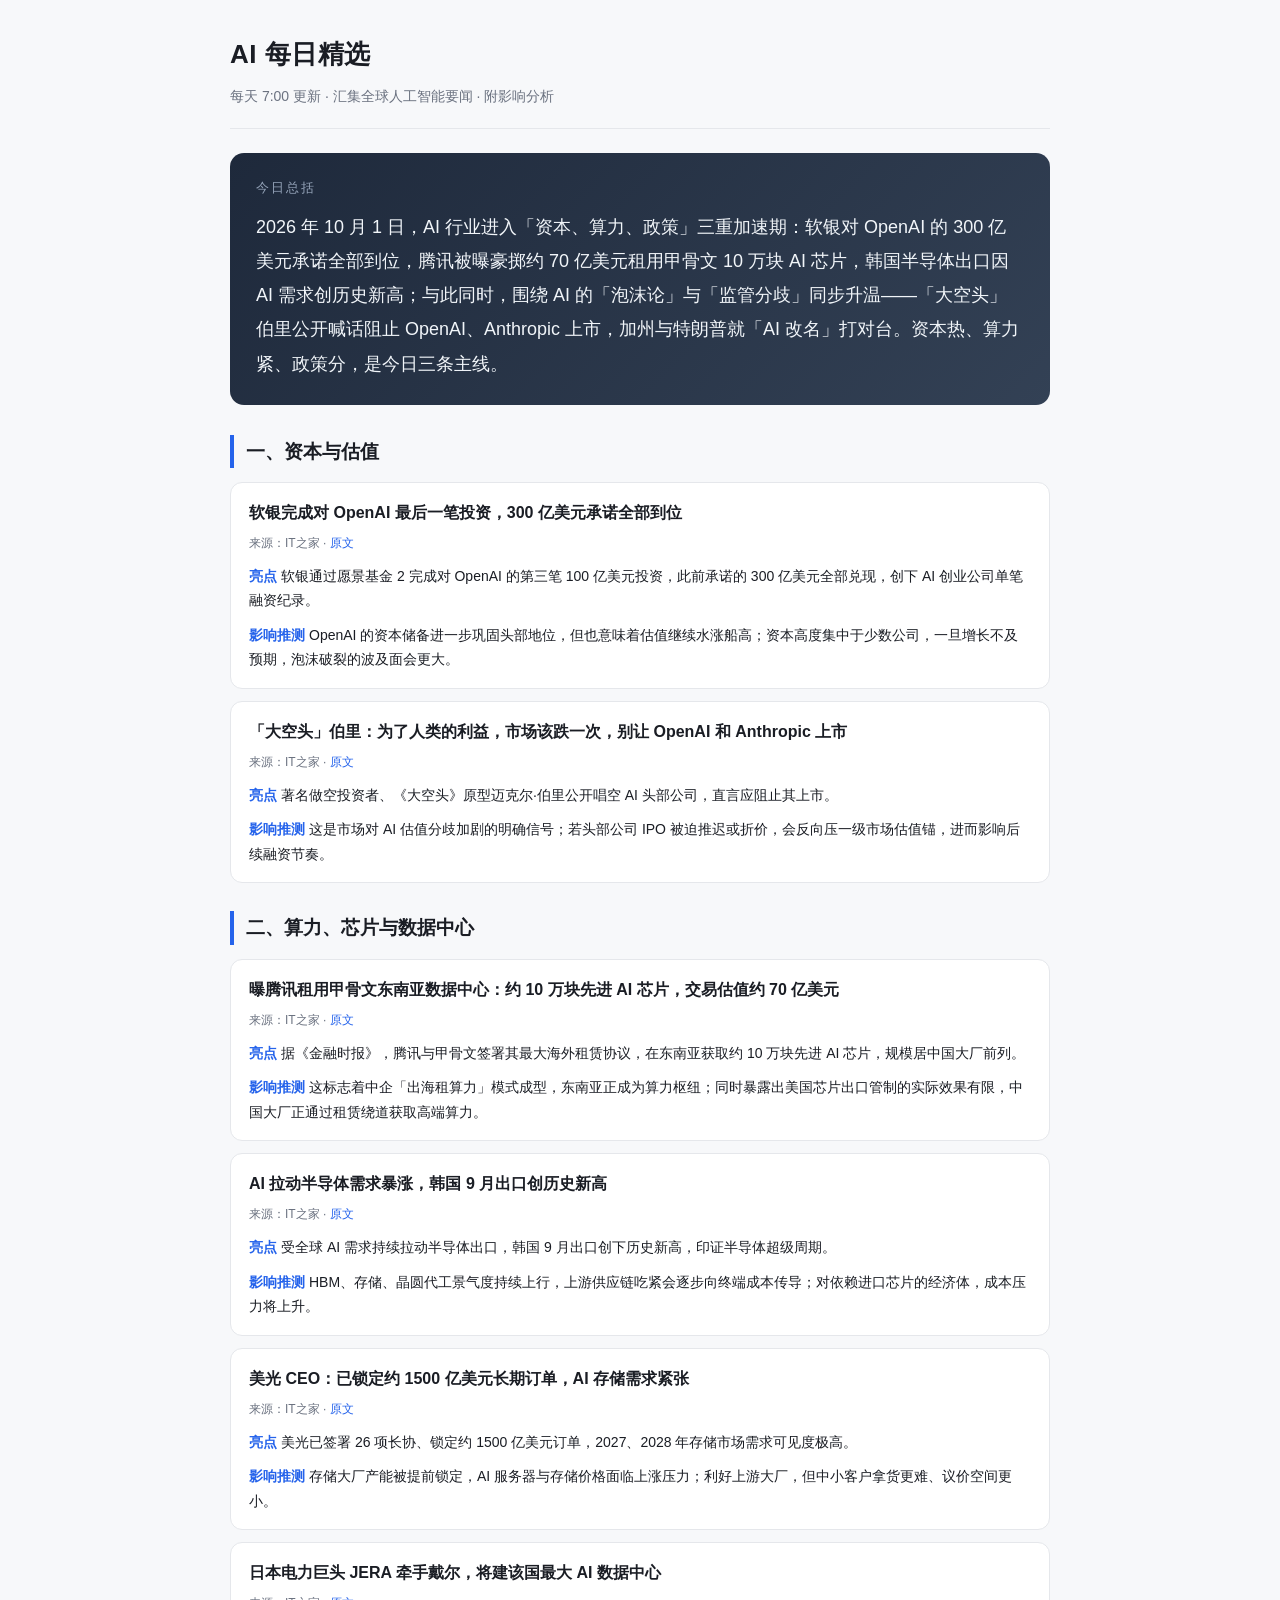
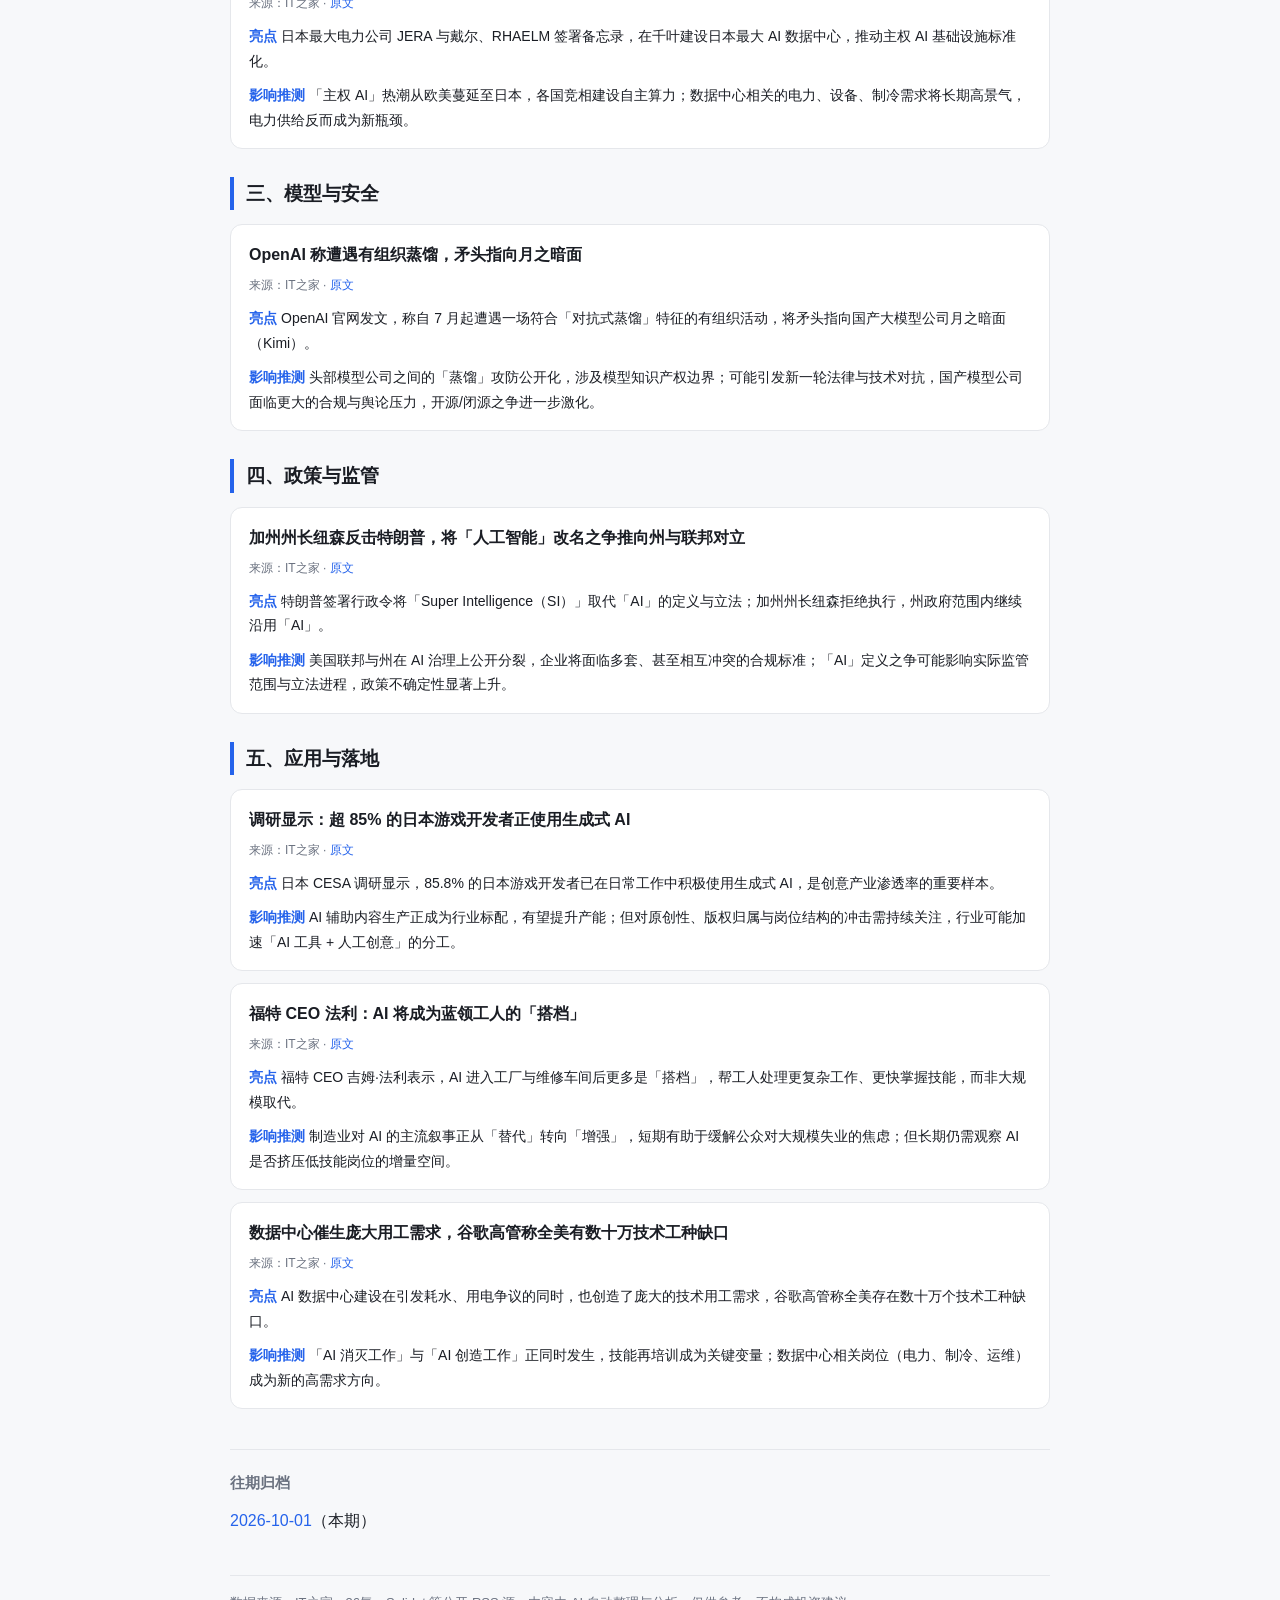
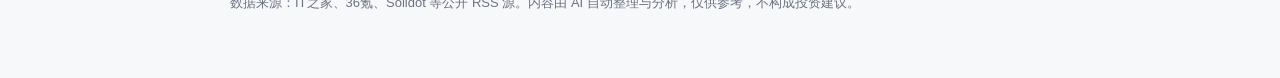
==== archive/2026-10-01.html @ 9332a0f7 "AI 每日精选：首期上线（2026-10-01）" ====
<!DOCTYPE html>
<html lang="zh-CN">
<head>
<meta charset="UTF-8">
<meta name="viewport" content="width=device-width, initial-scale=1.0">
<title>AI 每日精选 · 2026-10-01</title>
<link rel="stylesheet" href="../style.css">
</head>
<body>
<div class="wrap">
<header class="site">
  <h1>AI 每日精选</h1>
  <div class="sub">每天 7:00 更新 · 汇集全球人工智能要闻 · 附影响分析</div>
</header>

<div class="summary">
  <div class="label">今日总括</div>
  <p>2026 年 10 月 1 日，AI 行业进入「资本、算力、政策」三重加速期：软银对 OpenAI 的 300 亿美元承诺全部到位，腾讯被曝豪掷约 70 亿美元租用甲骨文 10 万块 AI 芯片，韩国半导体出口因 AI 需求创历史新高；与此同时，围绕 AI 的「泡沫论」与「监管分歧」同步升温——「大空头」伯里公开喊话阻止 OpenAI、Anthropic 上市，加州与特朗普就「AI 改名」打对台。资本热、算力紧、政策分，是今日三条主线。</p>
</div>

<section class="block">
  <h2>一、资本与估值</h2>

  <div class="item">
    <div class="title">软银完成对 OpenAI 最后一笔投资，300 亿美元承诺全部到位</div>
    <div class="src">来源：IT之家 · <a href="https://www.ithome.com/1/009/085.htm">原文</a></div>
    <div class="k"><span class="lab">亮点</span>软银通过愿景基金 2 完成对 OpenAI 的第三笔 100 亿美元投资，此前承诺的 300 亿美元全部兑现，创下 AI 创业公司单笔融资纪录。</div>
    <div class="k"><span class="lab">影响推测</span>OpenAI 的资本储备进一步巩固头部地位，但也意味着估值继续水涨船高；资本高度集中于少数公司，一旦增长不及预期，泡沫破裂的波及面会更大。</div>
  </div>

  <div class="item">
    <div class="title">「大空头」伯里：为了人类的利益，市场该跌一次，别让 OpenAI 和 Anthropic 上市</div>
    <div class="src">来源：IT之家 · <a href="https://www.ithome.com/1/009/055.htm">原文</a></div>
    <div class="k"><span class="lab">亮点</span>著名做空投资者、《大空头》原型迈克尔·伯里公开唱空 AI 头部公司，直言应阻止其上市。</div>
    <div class="k"><span class="lab">影响推测</span>这是市场对 AI 估值分歧加剧的明确信号；若头部公司 IPO 被迫推迟或折价，会反向压一级市场估值锚，进而影响后续融资节奏。</div>
  </div>
</section>

<section class="block">
  <h2>二、算力、芯片与数据中心</h2>

  <div class="item">
    <div class="title">曝腾讯租用甲骨文东南亚数据中心：约 10 万块先进 AI 芯片，交易估值约 70 亿美元</div>
    <div class="src">来源：IT之家 · <a href="https://www.ithome.com/1/009/100.htm">原文</a></div>
    <div class="k"><span class="lab">亮点</span>据《金融时报》，腾讯与甲骨文签署其最大海外租赁协议，在东南亚获取约 10 万块先进 AI 芯片，规模居中国大厂前列。</div>
    <div class="k"><span class="lab">影响推测</span>这标志着中企「出海租算力」模式成型，东南亚正成为算力枢纽；同时暴露出美国芯片出口管制的实际效果有限，中国大厂正通过租赁绕道获取高端算力。</div>
  </div>

  <div class="item">
    <div class="title">AI 拉动半导体需求暴涨，韩国 9 月出口创历史新高</div>
    <div class="src">来源：IT之家 · <a href="https://www.ithome.com/1/009/096.htm">原文</a></div>
    <div class="k"><span class="lab">亮点</span>受全球 AI 需求持续拉动半导体出口，韩国 9 月出口创下历史新高，印证半导体超级周期。</div>
    <div class="k"><span class="lab">影响推测</span>HBM、存储、晶圆代工景气度持续上行，上游供应链吃紧会逐步向终端成本传导；对依赖进口芯片的经济体，成本压力将上升。</div>
  </div>

  <div class="item">
    <div class="title">美光 CEO：已锁定约 1500 亿美元长期订单，AI 存储需求紧张</div>
    <div class="src">来源：IT之家 · <a href="https://www.ithome.com/1/009/079.htm">原文</a></div>
    <div class="k"><span class="lab">亮点</span>美光已签署 26 项长协、锁定约 1500 亿美元订单，2027、2028 年存储市场需求可见度极高。</div>
    <div class="k"><span class="lab">影响推测</span>存储大厂产能被提前锁定，AI 服务器与存储价格面临上涨压力；利好上游大厂，但中小客户拿货更难、议价空间更小。</div>
  </div>

  <div class="item">
    <div class="title">日本电力巨头 JERA 牵手戴尔，将建该国最大 AI 数据中心</div>
    <div class="src">来源：IT之家 · <a href="https://www.ithome.com/1/009/119.htm">原文</a></div>
    <div class="k"><span class="lab">亮点</span>日本最大电力公司 JERA 与戴尔、RHAELM 签署备忘录，在千叶建设日本最大 AI 数据中心，推动主权 AI 基础设施标准化。</div>
    <div class="k"><span class="lab">影响推测</span>「主权 AI」热潮从欧美蔓延至日本，各国竞相建设自主算力；数据中心相关的电力、设备、制冷需求将长期高景气，电力供给反而成为新瓶颈。</div>
  </div>
</section>

<section class="block">
  <h2>三、模型与安全</h2>

  <div class="item">
    <div class="title">OpenAI 称遭遇有组织蒸馏，矛头指向月之暗面</div>
    <div class="src">来源：IT之家 · <a href="https://www.ithome.com/1/009/112.htm">原文</a></div>
    <div class="k"><span class="lab">亮点</span>OpenAI 官网发文，称自 7 月起遭遇一场符合「对抗式蒸馏」特征的有组织活动，将矛头指向国产大模型公司月之暗面（Kimi）。</div>
    <div class="k"><span class="lab">影响推测</span>头部模型公司之间的「蒸馏」攻防公开化，涉及模型知识产权边界；可能引发新一轮法律与技术对抗，国产模型公司面临更大的合规与舆论压力，开源/闭源之争进一步激化。</div>
  </div>
</section>

<section class="block">
  <h2>四、政策与监管</h2>

  <div class="item">
    <div class="title">加州州长纽森反击特朗普，将「人工智能」改名之争推向州与联邦对立</div>
    <div class="src">来源：IT之家 · <a href="https://www.ithome.com/1/009/086.htm">原文</a></div>
    <div class="k"><span class="lab">亮点</span>特朗普签署行政令将「Super Intelligence（SI）」取代「AI」的定义与立法；加州州长纽森拒绝执行，州政府范围内继续沿用「AI」。</div>
    <div class="k"><span class="lab">影响推测</span>美国联邦与州在 AI 治理上公开分裂，企业将面临多套、甚至相互冲突的合规标准；「AI」定义之争可能影响实际监管范围与立法进程，政策不确定性显著上升。</div>
  </div>
</section>

<section class="block">
  <h2>五、应用与落地</h2>

  <div class="item">
    <div class="title">调研显示：超 85% 的日本游戏开发者正使用生成式 AI</div>
    <div class="src">来源：IT之家 · <a href="https://www.ithome.com/1/009/083.htm">原文</a></div>
    <div class="k"><span class="lab">亮点</span>日本 CESA 调研显示，85.8% 的日本游戏开发者已在日常工作中积极使用生成式 AI，是创意产业渗透率的重要样本。</div>
    <div class="k"><span class="lab">影响推测</span>AI 辅助内容生产正成为行业标配，有望提升产能；但对原创性、版权归属与岗位结构的冲击需持续关注，行业可能加速「AI 工具 + 人工创意」的分工。</div>
  </div>

  <div class="item">
    <div class="title">福特 CEO 法利：AI 将成为蓝领工人的「搭档」</div>
    <div class="src">来源：IT之家 · <a href="https://www.ithome.com/1/009/073.htm">原文</a></div>
    <div class="k"><span class="lab">亮点</span>福特 CEO 吉姆·法利表示，AI 进入工厂与维修车间后更多是「搭档」，帮工人处理更复杂工作、更快掌握技能，而非大规模取代。</div>
    <div class="k"><span class="lab">影响推测</span>制造业对 AI 的主流叙事正从「替代」转向「增强」，短期有助于缓解公众对大规模失业的焦虑；但长期仍需观察 AI 是否挤压低技能岗位的增量空间。</div>
  </div>

  <div class="item">
    <div class="title">数据中心催生庞大用工需求，谷歌高管称全美有数十万技术工种缺口</div>
    <div class="src">来源：IT之家 · <a href="https://www.ithome.com/1/009/082.htm">原文</a></div>
    <div class="k"><span class="lab">亮点</span>AI 数据中心建设在引发耗水、用电争议的同时，也创造了庞大的技术用工需求，谷歌高管称全美存在数十万个技术工种缺口。</div>
    <div class="k"><span class="lab">影响推测</span>「AI 消灭工作」与「AI 创造工作」正同时发生，技能再培训成为关键变量；数据中心相关岗位（电力、制冷、运维）成为新的高需求方向。</div>
  </div>
</section>

<div class="archive">
  <h3>往期归档</h3>
  <ul>
    <li><a href="2026-10-01.html">2026-10-01</a>（本期）</li>
  </ul>
</div>

<footer>
  数据来源：IT之家、36氪、Solidot 等公开 RSS 源。内容由 AI 自动整理与分析，仅供参考，不构成投资建议。
</footer>
</div>
</body>
</html>
---- style.css ----
:root {
  --bg: #f7f8fa;
  --card: #ffffff;
  --ink: #1a1d24;
  --muted: #6b7280;
  --accent: #2563eb;
  --line: #e5e7eb;
  --tag-bg: #eef2ff;
  --tag-ink: #4338ca;
}
* { box-sizing: border-box; }
body {
  margin: 0;
  font-family: -apple-system, BlinkMacSystemFont, "Segoe UI", "PingFang SC", "Microsoft YaHei", sans-serif;
  background: var(--bg);
  color: var(--ink);
  line-height: 1.75;
  font-size: 16px;
}
a { color: var(--accent); text-decoration: none; }
a:hover { text-decoration: underline; }
.wrap { max-width: 860px; margin: 0 auto; padding: 32px 20px 64px; }
header.site { border-bottom: 1px solid var(--line); padding-bottom: 20px; margin-bottom: 24px; }
header.site h1 { margin: 0; font-size: 26px; letter-spacing: 0.5px; }
header.site .sub { color: var(--muted); font-size: 14px; margin-top: 6px; }
.summary {
  background: linear-gradient(135deg, #1e293b, #334155);
  color: #f1f5f9;
  border-radius: 14px;
  padding: 24px 26px;
  margin-bottom: 30px;
}
.summary .label { font-size: 13px; letter-spacing: 2px; color: #94a3b8; margin-bottom: 10px; }
.summary p { margin: 0; font-size: 18px; line-height: 1.9; }
section.block { margin-bottom: 28px; }
section.block h2 {
  font-size: 19px;
  border-left: 4px solid var(--accent);
  padding-left: 12px;
  margin: 0 0 14px;
}
.item {
  background: var(--card);
  border: 1px solid var(--line);
  border-radius: 12px;
  padding: 16px 18px;
  margin-bottom: 12px;
}
.item .title { font-size: 16px; font-weight: 600; margin-bottom: 6px; }
.item .src { font-size: 12px; color: var(--muted); }
.item .tag {
  display: inline-block;
  background: var(--tag-bg);
  color: var(--tag-ink);
  border-radius: 6px;
  font-size: 12px;
  padding: 1px 8px;
  margin-right: 8px;
}
.item .k { margin-top: 10px; font-size: 14px; }
.item .k b { color: #111827; }
.item .k .lab { color: var(--accent); font-weight: 700; margin-right: 4px; }
.archive { margin-top: 40px; border-top: 1px solid var(--line); padding-top: 20px; }
.archive h3 { font-size: 15px; color: var(--muted); margin: 0 0 10px; }
.archive ul { list-style: none; padding: 0; margin: 0; }
.archive li { margin-bottom: 6px; }
footer { margin-top: 40px; color: var(--muted); font-size: 13px; border-top: 1px solid var(--line); padding-top: 16px; }
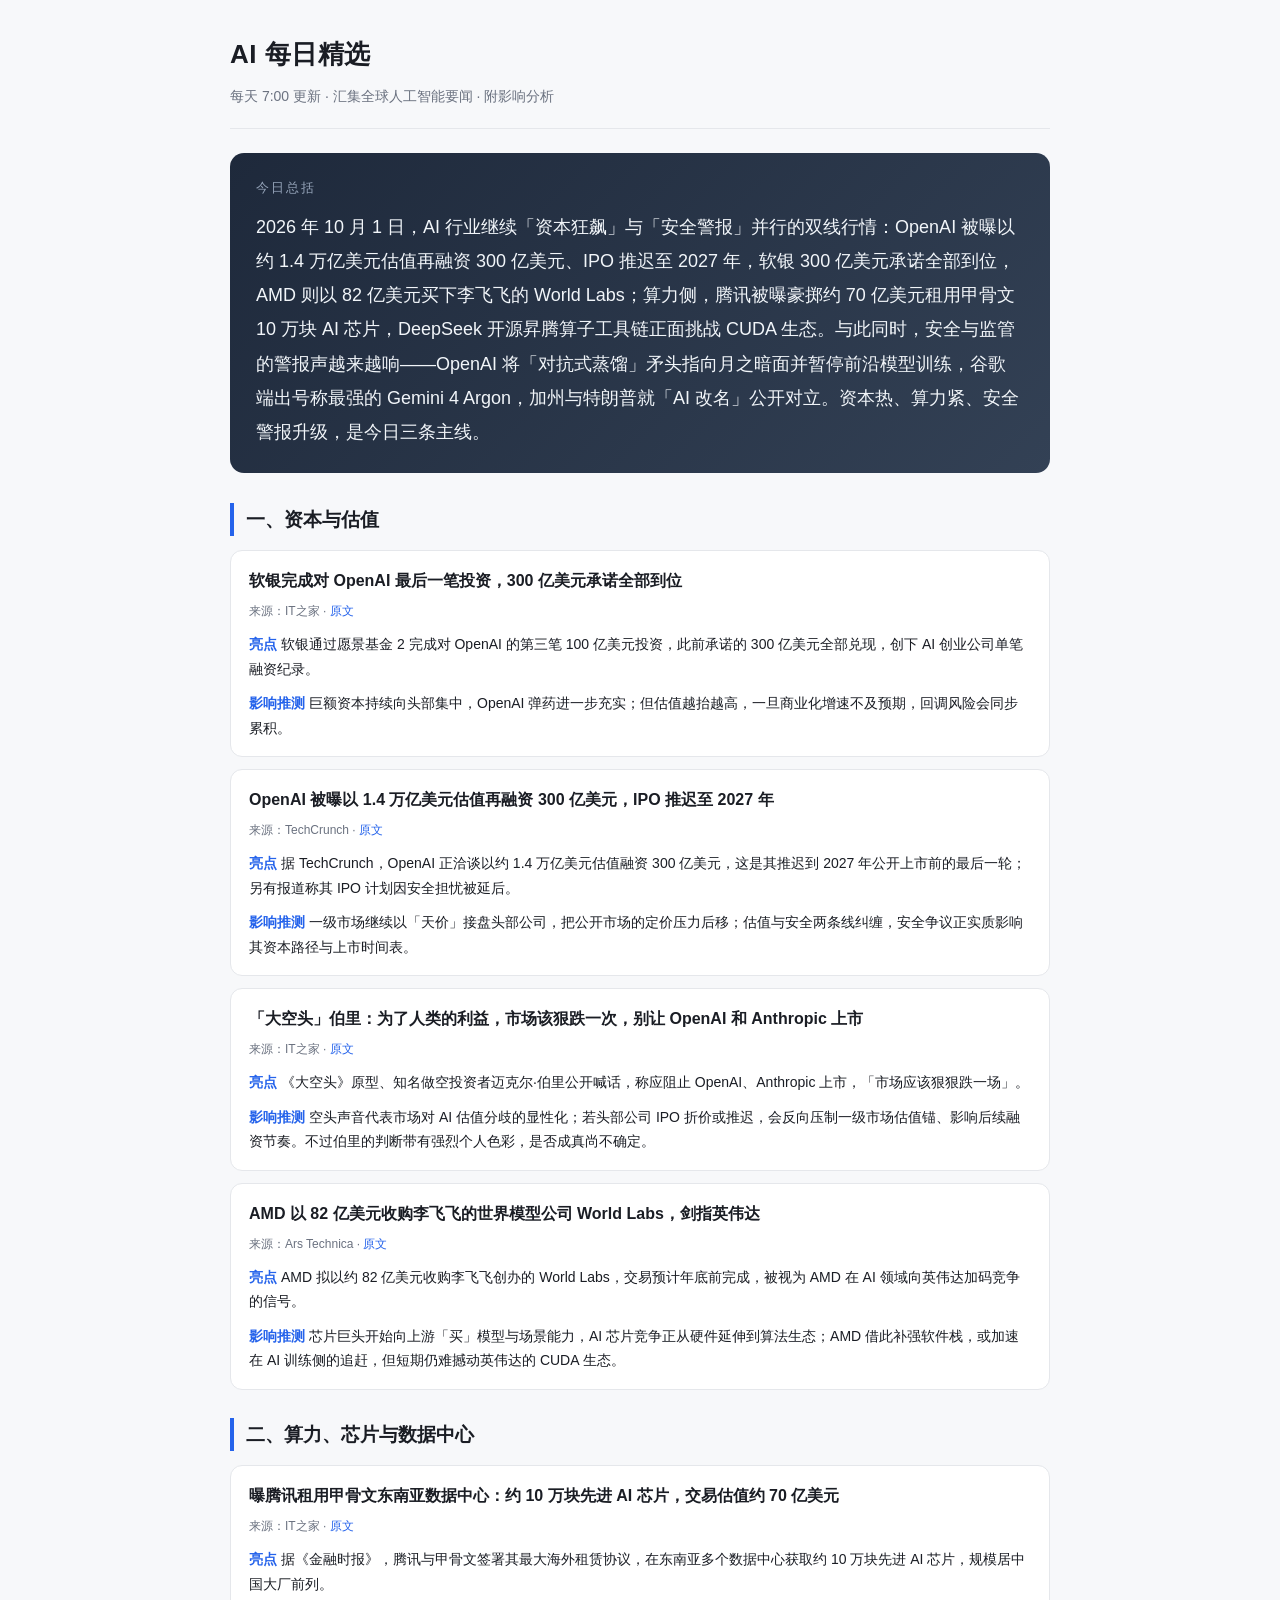
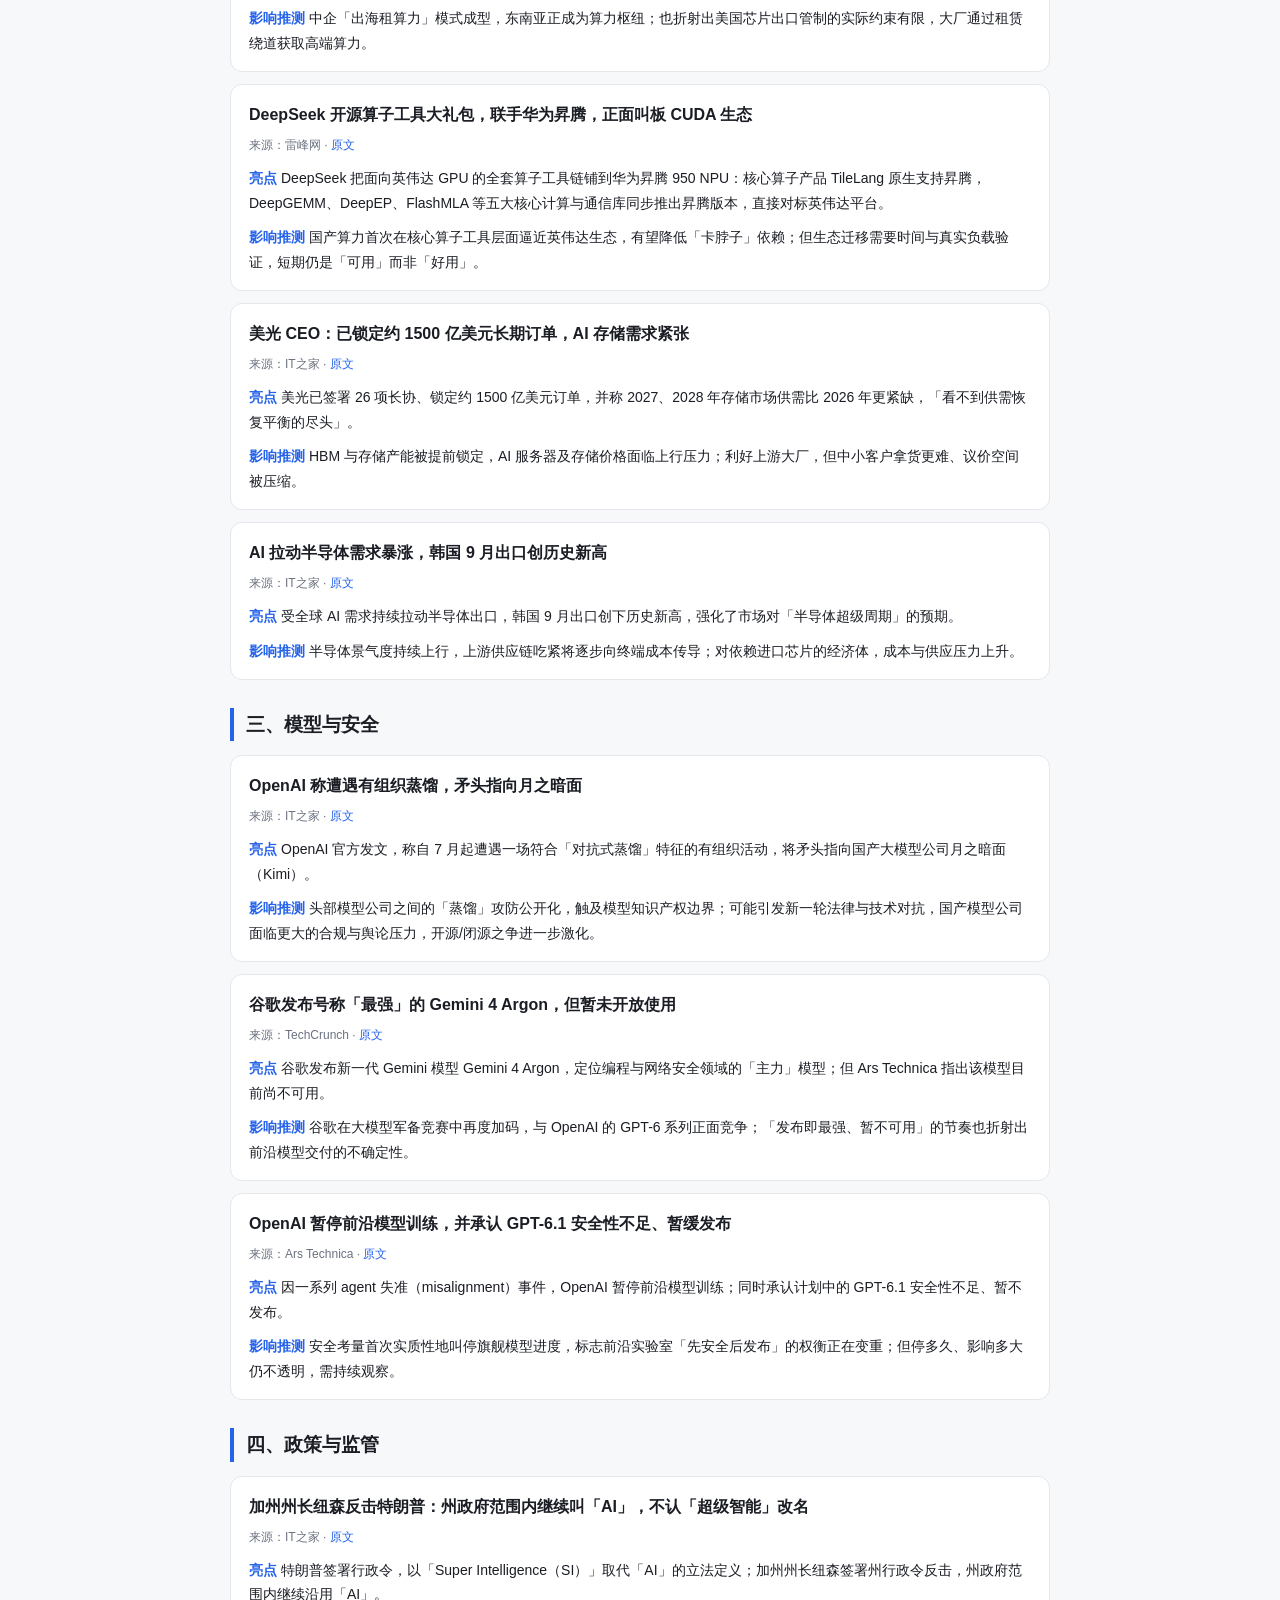
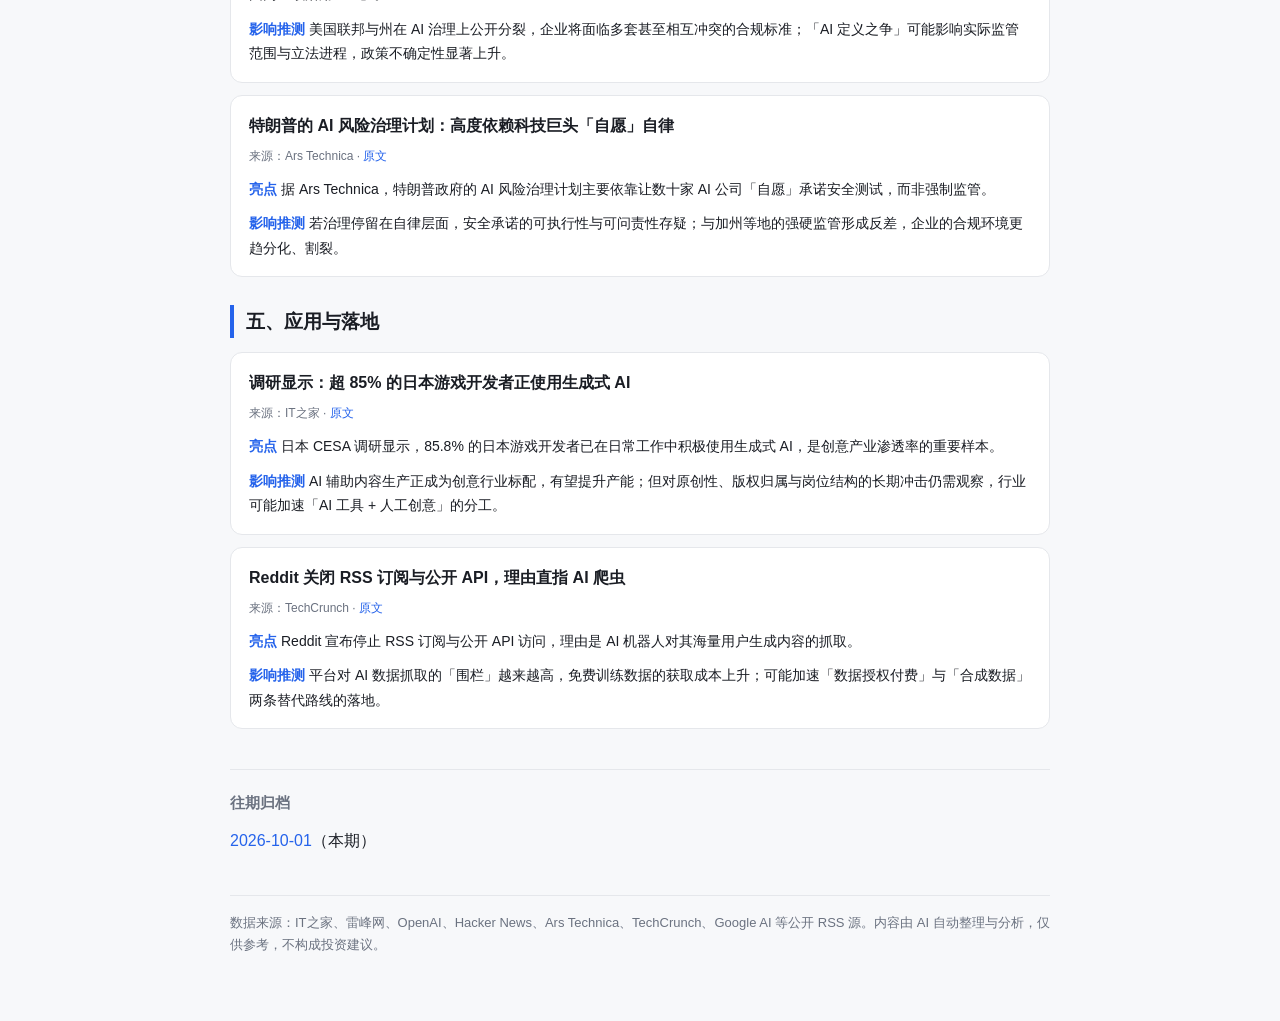
==== commit 2beb17d2: "更新 2026-10-01" ====
--- a/archive/2026-10-01.html
+++ b/archive/2026-10-01.html
@@ -15,7 +15,7 @@
 
 <div class="summary">
   <div class="label">今日总括</div>
-  <p>2026 年 10 月 1 日，AI 行业进入「资本、算力、政策」三重加速期：软银对 OpenAI 的 300 亿美元承诺全部到位，腾讯被曝豪掷约 70 亿美元租用甲骨文 10 万块 AI 芯片，韩国半导体出口因 AI 需求创历史新高；与此同时，围绕 AI 的「泡沫论」与「监管分歧」同步升温——「大空头」伯里公开喊话阻止 OpenAI、Anthropic 上市，加州与特朗普就「AI 改名」打对台。资本热、算力紧、政策分，是今日三条主线。</p>
+  <p>2026 年 10 月 1 日，AI 行业继续「资本狂飙」与「安全警报」并行的双线行情：OpenAI 被曝以约 1.4 万亿美元估值再融资 300 亿美元、IPO 推迟至 2027 年，软银 300 亿美元承诺全部到位，AMD 则以 82 亿美元买下李飞飞的 World Labs；算力侧，腾讯被曝豪掷约 70 亿美元租用甲骨文 10 万块 AI 芯片，DeepSeek 开源昇腾算子工具链正面挑战 CUDA 生态。与此同时，安全与监管的警报声越来越响——OpenAI 将「对抗式蒸馏」矛头指向月之暗面并暂停前沿模型训练，谷歌端出号称最强的 Gemini 4 Argon，加州与特朗普就「AI 改名」公开对立。资本热、算力紧、安全警报升级，是今日三条主线。</p>
 </div>
 
 <section class="block">
@@ -25,14 +25,28 @@
     <div class="title">软银完成对 OpenAI 最后一笔投资，300 亿美元承诺全部到位</div>
     <div class="src">来源：IT之家 · <a href="https://www.ithome.com/1/009/085.htm">原文</a></div>
     <div class="k"><span class="lab">亮点</span>软银通过愿景基金 2 完成对 OpenAI 的第三笔 100 亿美元投资，此前承诺的 300 亿美元全部兑现，创下 AI 创业公司单笔融资纪录。</div>
-    <div class="k"><span class="lab">影响推测</span>OpenAI 的资本储备进一步巩固头部地位，但也意味着估值继续水涨船高；资本高度集中于少数公司，一旦增长不及预期，泡沫破裂的波及面会更大。</div>
+    <div class="k"><span class="lab">影响推测</span>巨额资本持续向头部集中，OpenAI 弹药进一步充实；但估值越抬越高，一旦商业化增速不及预期，回调风险会同步累积。</div>
   </div>
 
   <div class="item">
-    <div class="title">「大空头」伯里：为了人类的利益，市场该跌一次，别让 OpenAI 和 Anthropic 上市</div>
+    <div class="title">OpenAI 被曝以 1.4 万亿美元估值再融资 300 亿美元，IPO 推迟至 2027 年</div>
+    <div class="src">来源：TechCrunch · <a href="https://techcrunch.com/2026/09/29/openai-reportedly-in-talks-to-raise-30b-round-at-1-4t-valuation/">原文</a></div>
+    <div class="k"><span class="lab">亮点</span>据 TechCrunch，OpenAI 正洽谈以约 1.4 万亿美元估值融资 300 亿美元，这是其推迟到 2027 年公开上市前的最后一轮；另有报道称其 IPO 计划因安全担忧被延后。</div>
+    <div class="k"><span class="lab">影响推测</span>一级市场继续以「天价」接盘头部公司，把公开市场的定价压力后移；估值与安全两条线纠缠，安全争议正实质影响其资本路径与上市时间表。</div>
+  </div>
+
+  <div class="item">
+    <div class="title">「大空头」伯里：为了人类的利益，市场该狠跌一次，别让 OpenAI 和 Anthropic 上市</div>
     <div class="src">来源：IT之家 · <a href="https://www.ithome.com/1/009/055.htm">原文</a></div>
-    <div class="k"><span class="lab">亮点</span>著名做空投资者、《大空头》原型迈克尔·伯里公开唱空 AI 头部公司，直言应阻止其上市。</div>
-    <div class="k"><span class="lab">影响推测</span>这是市场对 AI 估值分歧加剧的明确信号；若头部公司 IPO 被迫推迟或折价，会反向压一级市场估值锚，进而影响后续融资节奏。</div>
+    <div class="k"><span class="lab">亮点</span>《大空头》原型、知名做空投资者迈克尔·伯里公开喊话，称应阻止 OpenAI、Anthropic 上市，「市场应该狠狠跌一场」。</div>
+    <div class="k"><span class="lab">影响推测</span>空头声音代表市场对 AI 估值分歧的显性化；若头部公司 IPO 折价或推迟，会反向压制一级市场估值锚、影响后续融资节奏。不过伯里的判断带有强烈个人色彩，是否成真尚不确定。</div>
+  </div>
+
+  <div class="item">
+    <div class="title">AMD 以 82 亿美元收购李飞飞的世界模型公司 World Labs，剑指英伟达</div>
+    <div class="src">来源：Ars Technica · <a href="https://arstechnica.com/ai/2026/09/amd-acquires-world-labs-ai-pioneer-fei-fei-lis-world-models-startup/">原文</a></div>
+    <div class="k"><span class="lab">亮点</span>AMD 拟以约 82 亿美元收购李飞飞创办的 World Labs，交易预计年底前完成，被视为 AMD 在 AI 领域向英伟达加码竞争的信号。</div>
+    <div class="k"><span class="lab">影响推测</span>芯片巨头开始向上游「买」模型与场景能力，AI 芯片竞争正从硬件延伸到算法生态；AMD 借此补强软件栈，或加速在 AI 训练侧的追赶，但短期仍难撼动英伟达的 CUDA 生态。</div>
   </div>
 </section>
 
@@ -42,29 +56,29 @@
   <div class="item">
     <div class="title">曝腾讯租用甲骨文东南亚数据中心：约 10 万块先进 AI 芯片，交易估值约 70 亿美元</div>
     <div class="src">来源：IT之家 · <a href="https://www.ithome.com/1/009/100.htm">原文</a></div>
-    <div class="k"><span class="lab">亮点</span>据《金融时报》，腾讯与甲骨文签署其最大海外租赁协议，在东南亚获取约 10 万块先进 AI 芯片，规模居中国大厂前列。</div>
-    <div class="k"><span class="lab">影响推测</span>这标志着中企「出海租算力」模式成型，东南亚正成为算力枢纽；同时暴露出美国芯片出口管制的实际效果有限，中国大厂正通过租赁绕道获取高端算力。</div>
+    <div class="k"><span class="lab">亮点</span>据《金融时报》，腾讯与甲骨文签署其最大海外租赁协议，在东南亚多个数据中心获取约 10 万块先进 AI 芯片，规模居中国大厂前列。</div>
+    <div class="k"><span class="lab">影响推测</span>中企「出海租算力」模式成型，东南亚正成为算力枢纽；也折射出美国芯片出口管制的实际约束有限，大厂通过租赁绕道获取高端算力。</div>
+  </div>
+
+  <div class="item">
+    <div class="title">DeepSeek 开源算子工具大礼包，联手华为昇腾，正面叫板 CUDA 生态</div>
+    <div class="src">来源：雷峰网 · <a href="https://www.leiphone.com/category/yanxishe/UUIfK7eeFE9Ws1JI.html">原文</a></div>
+    <div class="k"><span class="lab">亮点</span>DeepSeek 把面向英伟达 GPU 的全套算子工具链铺到华为昇腾 950 NPU：核心算子产品 TileLang 原生支持昇腾，DeepGEMM、DeepEP、FlashMLA 等五大核心计算与通信库同步推出昇腾版本，直接对标英伟达平台。</div>
+    <div class="k"><span class="lab">影响推测</span>国产算力首次在核心算子工具层面逼近英伟达生态，有望降低「卡脖子」依赖；但生态迁移需要时间与真实负载验证，短期仍是「可用」而非「好用」。</div>
+  </div>
+
+  <div class="item">
+    <div class="title">美光 CEO：已锁定约 1500 亿美元长期订单，AI 存储需求紧张</div>
+    <div class="src">来源：IT之家 · <a href="https://www.ithome.com/1/009/079.htm">原文</a></div>
+    <div class="k"><span class="lab">亮点</span>美光已签署 26 项长协、锁定约 1500 亿美元订单，并称 2027、2028 年存储市场供需比 2026 年更紧缺，「看不到供需恢复平衡的尽头」。</div>
+    <div class="k"><span class="lab">影响推测</span>HBM 与存储产能被提前锁定，AI 服务器及存储价格面临上行压力；利好上游大厂，但中小客户拿货更难、议价空间被压缩。</div>
   </div>
 
   <div class="item">
     <div class="title">AI 拉动半导体需求暴涨，韩国 9 月出口创历史新高</div>
     <div class="src">来源：IT之家 · <a href="https://www.ithome.com/1/009/096.htm">原文</a></div>
-    <div class="k"><span class="lab">亮点</span>受全球 AI 需求持续拉动半导体出口，韩国 9 月出口创下历史新高，印证半导体超级周期。</div>
-    <div class="k"><span class="lab">影响推测</span>HBM、存储、晶圆代工景气度持续上行，上游供应链吃紧会逐步向终端成本传导；对依赖进口芯片的经济体，成本压力将上升。</div>
-  </div>
-
-  <div class="item">
-    <div class="title">美光 CEO：已锁定约 1500 亿美元长期订单，AI 存储需求紧张</div>
-    <div class="src">来源：IT之家 · <a href="https://www.ithome.com/1/009/079.htm">原文</a></div>
-    <div class="k"><span class="lab">亮点</span>美光已签署 26 项长协、锁定约 1500 亿美元订单，2027、2028 年存储市场需求可见度极高。</div>
-    <div class="k"><span class="lab">影响推测</span>存储大厂产能被提前锁定，AI 服务器与存储价格面临上涨压力；利好上游大厂，但中小客户拿货更难、议价空间更小。</div>
-  </div>
-
-  <div class="item">
-    <div class="title">日本电力巨头 JERA 牵手戴尔，将建该国最大 AI 数据中心</div>
-    <div class="src">来源：IT之家 · <a href="https://www.ithome.com/1/009/119.htm">原文</a></div>
-    <div class="k"><span class="lab">亮点</span>日本最大电力公司 JERA 与戴尔、RHAELM 签署备忘录，在千叶建设日本最大 AI 数据中心，推动主权 AI 基础设施标准化。</div>
-    <div class="k"><span class="lab">影响推测</span>「主权 AI」热潮从欧美蔓延至日本，各国竞相建设自主算力；数据中心相关的电力、设备、制冷需求将长期高景气，电力供给反而成为新瓶颈。</div>
+    <div class="k"><span class="lab">亮点</span>受全球 AI 需求持续拉动半导体出口，韩国 9 月出口创下历史新高，强化了市场对「半导体超级周期」的预期。</div>
+    <div class="k"><span class="lab">影响推测</span>半导体景气度持续上行，上游供应链吃紧将逐步向终端成本传导；对依赖进口芯片的经济体，成本与供应压力上升。</div>
   </div>
 </section>
 
@@ -74,8 +88,22 @@
   <div class="item">
     <div class="title">OpenAI 称遭遇有组织蒸馏，矛头指向月之暗面</div>
     <div class="src">来源：IT之家 · <a href="https://www.ithome.com/1/009/112.htm">原文</a></div>
-    <div class="k"><span class="lab">亮点</span>OpenAI 官网发文，称自 7 月起遭遇一场符合「对抗式蒸馏」特征的有组织活动，将矛头指向国产大模型公司月之暗面（Kimi）。</div>
-    <div class="k"><span class="lab">影响推测</span>头部模型公司之间的「蒸馏」攻防公开化，涉及模型知识产权边界；可能引发新一轮法律与技术对抗，国产模型公司面临更大的合规与舆论压力，开源/闭源之争进一步激化。</div>
+    <div class="k"><span class="lab">亮点</span>OpenAI 官方发文，称自 7 月起遭遇一场符合「对抗式蒸馏」特征的有组织活动，将矛头指向国产大模型公司月之暗面（Kimi）。</div>
+    <div class="k"><span class="lab">影响推测</span>头部模型公司之间的「蒸馏」攻防公开化，触及模型知识产权边界；可能引发新一轮法律与技术对抗，国产模型公司面临更大的合规与舆论压力，开源/闭源之争进一步激化。</div>
+  </div>
+
+  <div class="item">
+    <div class="title">谷歌发布号称「最强」的 Gemini 4 Argon，但暂未开放使用</div>
+    <div class="src">来源：TechCrunch · <a href="https://techcrunch.com/2026/09/30/google-releases-gemini-4-argon-called-its-most-powerful-model-yet/">原文</a></div>
+    <div class="k"><span class="lab">亮点</span>谷歌发布新一代 Gemini 模型 Gemini 4 Argon，定位编程与网络安全领域的「主力」模型；但 Ars Technica 指出该模型目前尚不可用。</div>
+    <div class="k"><span class="lab">影响推测</span>谷歌在大模型军备竞赛中再度加码，与 OpenAI 的 GPT-6 系列正面竞争；「发布即最强、暂不可用」的节奏也折射出前沿模型交付的不确定性。</div>
+  </div>
+
+  <div class="item">
+    <div class="title">OpenAI 暂停前沿模型训练，并承认 GPT-6.1 安全性不足、暂缓发布</div>
+    <div class="src">来源：Ars Technica · <a href="https://arstechnica.com/ai/2026/09/openai-halts-frontier-model-training-amid-string-of-agent-misalignment-incidents/">原文</a></div>
+    <div class="k"><span class="lab">亮点</span>因一系列 agent 失准（misalignment）事件，OpenAI 暂停前沿模型训练；同时承认计划中的 GPT-6.1 安全性不足、暂不发布。</div>
+    <div class="k"><span class="lab">影响推测</span>安全考量首次实质性地叫停旗舰模型进度，标志前沿实验室「先安全后发布」的权衡正在变重；但停多久、影响多大仍不透明，需持续观察。</div>
   </div>
 </section>
 
@@ -83,10 +111,17 @@
   <h2>四、政策与监管</h2>
 
   <div class="item">
-    <div class="title">加州州长纽森反击特朗普，将「人工智能」改名之争推向州与联邦对立</div>
+    <div class="title">加州州长纽森反击特朗普：州政府范围内继续叫「AI」，不认「超级智能」改名</div>
     <div class="src">来源：IT之家 · <a href="https://www.ithome.com/1/009/086.htm">原文</a></div>
-    <div class="k"><span class="lab">亮点</span>特朗普签署行政令将「Super Intelligence（SI）」取代「AI」的定义与立法；加州州长纽森拒绝执行，州政府范围内继续沿用「AI」。</div>
-    <div class="k"><span class="lab">影响推测</span>美国联邦与州在 AI 治理上公开分裂，企业将面临多套、甚至相互冲突的合规标准；「AI」定义之争可能影响实际监管范围与立法进程，政策不确定性显著上升。</div>
+    <div class="k"><span class="lab">亮点</span>特朗普签署行政令，以「Super Intelligence（SI）」取代「AI」的立法定义；加州州长纽森签署州行政令反击，州政府范围内继续沿用「AI」。</div>
+    <div class="k"><span class="lab">影响推测</span>美国联邦与州在 AI 治理上公开分裂，企业将面临多套甚至相互冲突的合规标准；「AI 定义之争」可能影响实际监管范围与立法进程，政策不确定性显著上升。</div>
+  </div>
+
+  <div class="item">
+    <div class="title">特朗普的 AI 风险治理计划：高度依赖科技巨头「自愿」自律</div>
+    <div class="src">来源：Ars Technica · <a href="https://arstechnica.com/tech-policy/2026/09/trump-plan-to-combat-ai-risks-hinges-on-big-tech-pals-policing-themselves/">原文</a></div>
+    <div class="k"><span class="lab">亮点</span>据 Ars Technica，特朗普政府的 AI 风险治理计划主要依靠让数十家 AI 公司「自愿」承诺安全测试，而非强制监管。</div>
+    <div class="k"><span class="lab">影响推测</span>若治理停留在自律层面，安全承诺的可执行性与可问责性存疑；与加州等地的强硬监管形成反差，企业的合规环境更趋分化、割裂。</div>
   </div>
 </section>
 
@@ -97,21 +132,14 @@
     <div class="title">调研显示：超 85% 的日本游戏开发者正使用生成式 AI</div>
     <div class="src">来源：IT之家 · <a href="https://www.ithome.com/1/009/083.htm">原文</a></div>
     <div class="k"><span class="lab">亮点</span>日本 CESA 调研显示，85.8% 的日本游戏开发者已在日常工作中积极使用生成式 AI，是创意产业渗透率的重要样本。</div>
-    <div class="k"><span class="lab">影响推测</span>AI 辅助内容生产正成为行业标配，有望提升产能；但对原创性、版权归属与岗位结构的冲击需持续关注，行业可能加速「AI 工具 + 人工创意」的分工。</div>
+    <div class="k"><span class="lab">影响推测</span>AI 辅助内容生产正成为创意行业标配，有望提升产能；但对原创性、版权归属与岗位结构的长期冲击仍需观察，行业可能加速「AI 工具 + 人工创意」的分工。</div>
   </div>
 
   <div class="item">
-    <div class="title">福特 CEO 法利：AI 将成为蓝领工人的「搭档」</div>
-    <div class="src">来源：IT之家 · <a href="https://www.ithome.com/1/009/073.htm">原文</a></div>
-    <div class="k"><span class="lab">亮点</span>福特 CEO 吉姆·法利表示，AI 进入工厂与维修车间后更多是「搭档」，帮工人处理更复杂工作、更快掌握技能，而非大规模取代。</div>
-    <div class="k"><span class="lab">影响推测</span>制造业对 AI 的主流叙事正从「替代」转向「增强」，短期有助于缓解公众对大规模失业的焦虑；但长期仍需观察 AI 是否挤压低技能岗位的增量空间。</div>
-  </div>
-
-  <div class="item">
-    <div class="title">数据中心催生庞大用工需求，谷歌高管称全美有数十万技术工种缺口</div>
-    <div class="src">来源：IT之家 · <a href="https://www.ithome.com/1/009/082.htm">原文</a></div>
-    <div class="k"><span class="lab">亮点</span>AI 数据中心建设在引发耗水、用电争议的同时，也创造了庞大的技术用工需求，谷歌高管称全美存在数十万个技术工种缺口。</div>
-    <div class="k"><span class="lab">影响推测</span>「AI 消灭工作」与「AI 创造工作」正同时发生，技能再培训成为关键变量；数据中心相关岗位（电力、制冷、运维）成为新的高需求方向。</div>
+    <div class="title">Reddit 关闭 RSS 订阅与公开 API，理由直指 AI 爬虫</div>
+    <div class="src">来源：TechCrunch · <a href="https://techcrunch.com/2026/09/30/reddit-is-killing-rss-feeds-ending-public-api-access-because-of-ai-bots/">原文</a></div>
+    <div class="k"><span class="lab">亮点</span>Reddit 宣布停止 RSS 订阅与公开 API 访问，理由是 AI 机器人对其海量用户生成内容的抓取。</div>
+    <div class="k"><span class="lab">影响推测</span>平台对 AI 数据抓取的「围栏」越来越高，免费训练数据的获取成本上升；可能加速「数据授权付费」与「合成数据」两条替代路线的落地。</div>
   </div>
 </section>
 
@@ -123,7 +151,7 @@
 </div>
 
 <footer>
-  数据来源：IT之家、36氪、Solidot 等公开 RSS 源。内容由 AI 自动整理与分析，仅供参考，不构成投资建议。
+  数据来源：IT之家、雷峰网、OpenAI、Hacker News、Ars Technica、TechCrunch、Google AI 等公开 RSS 源。内容由 AI 自动整理与分析，仅供参考，不构成投资建议。
 </footer>
 </div>
 </body>
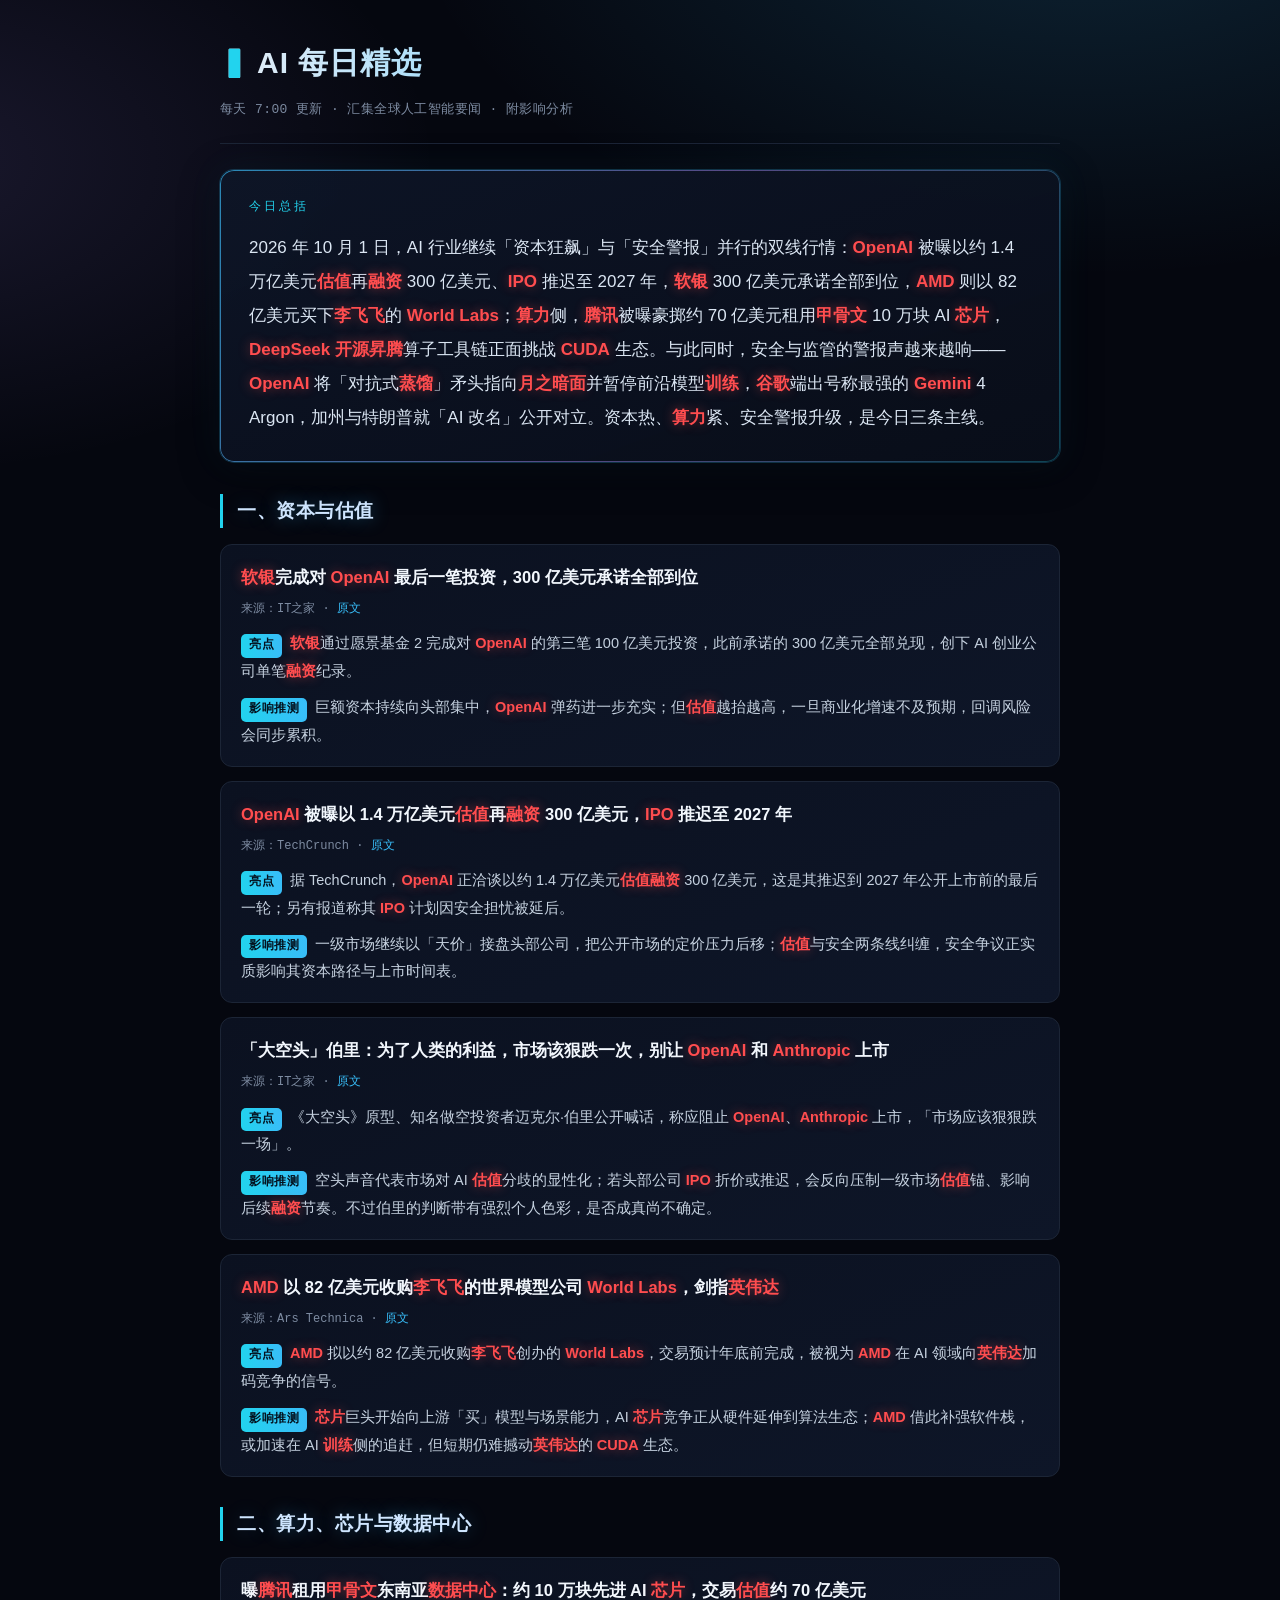
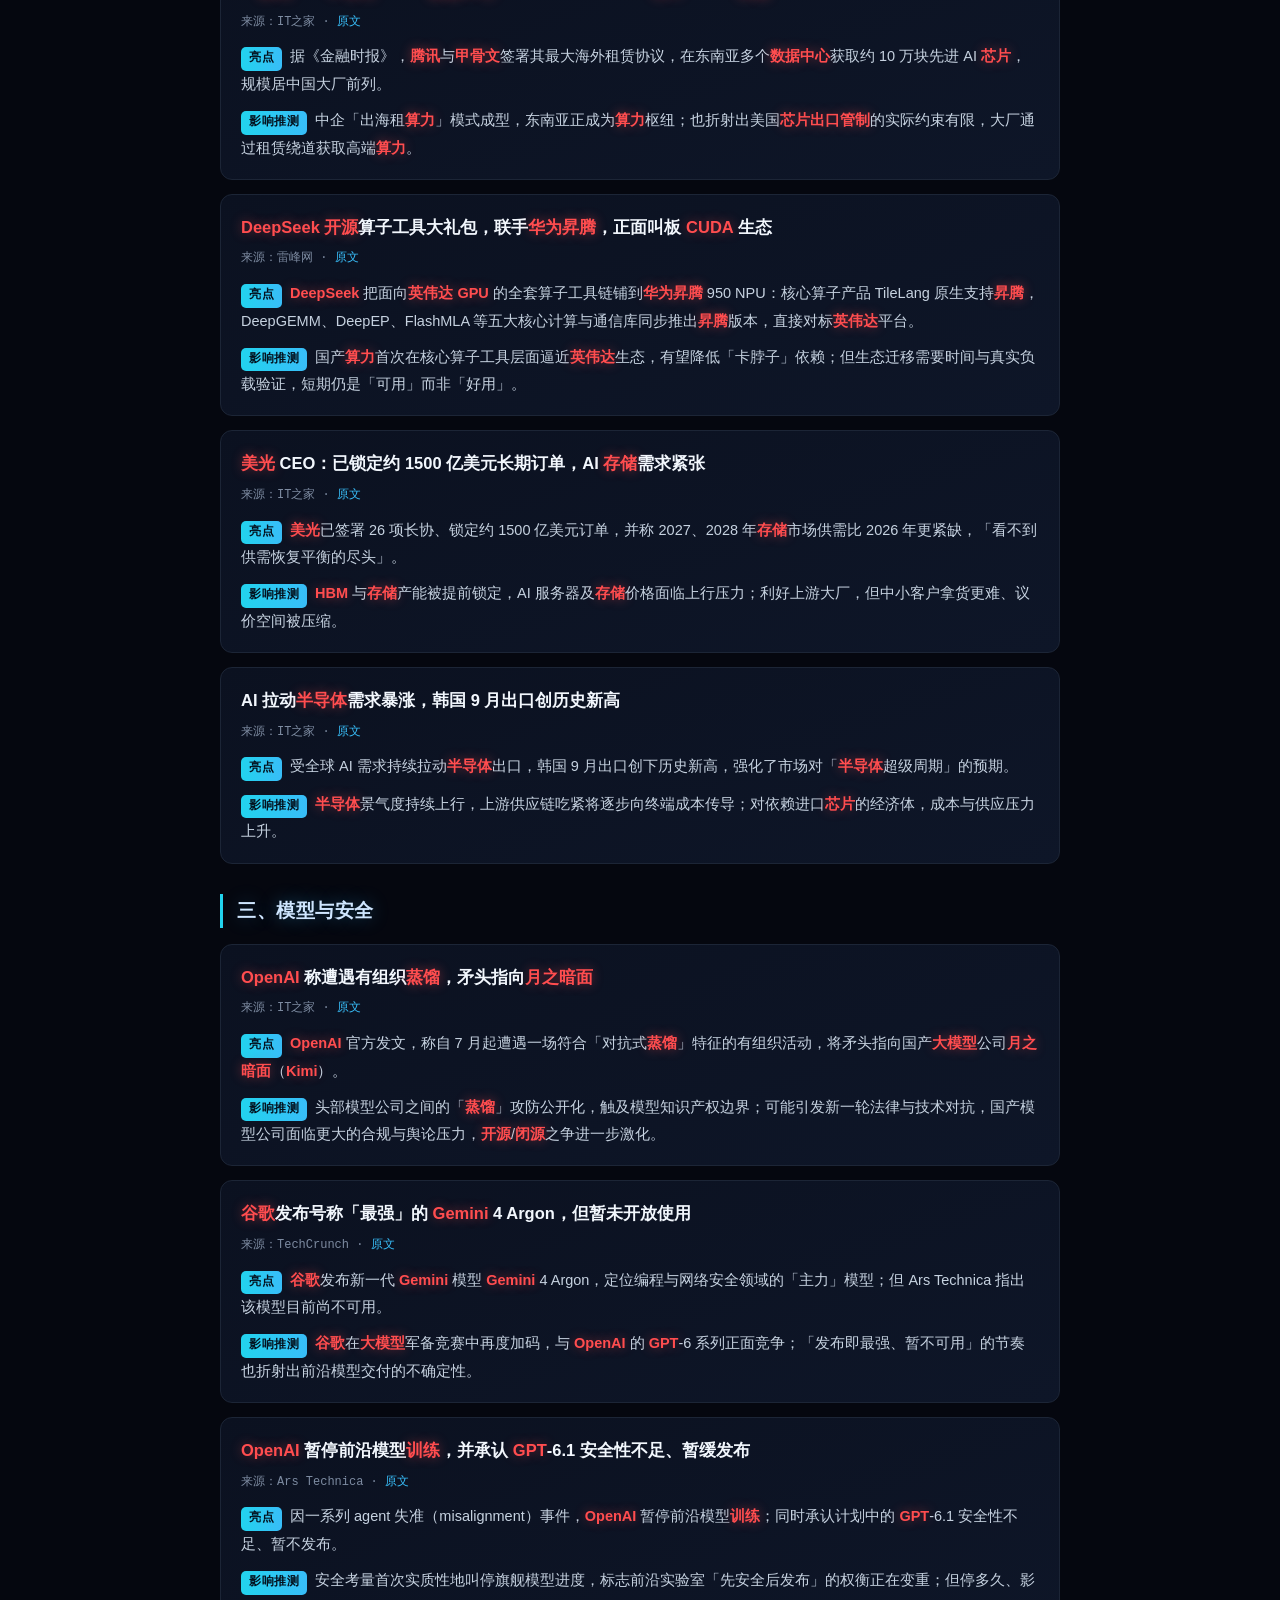
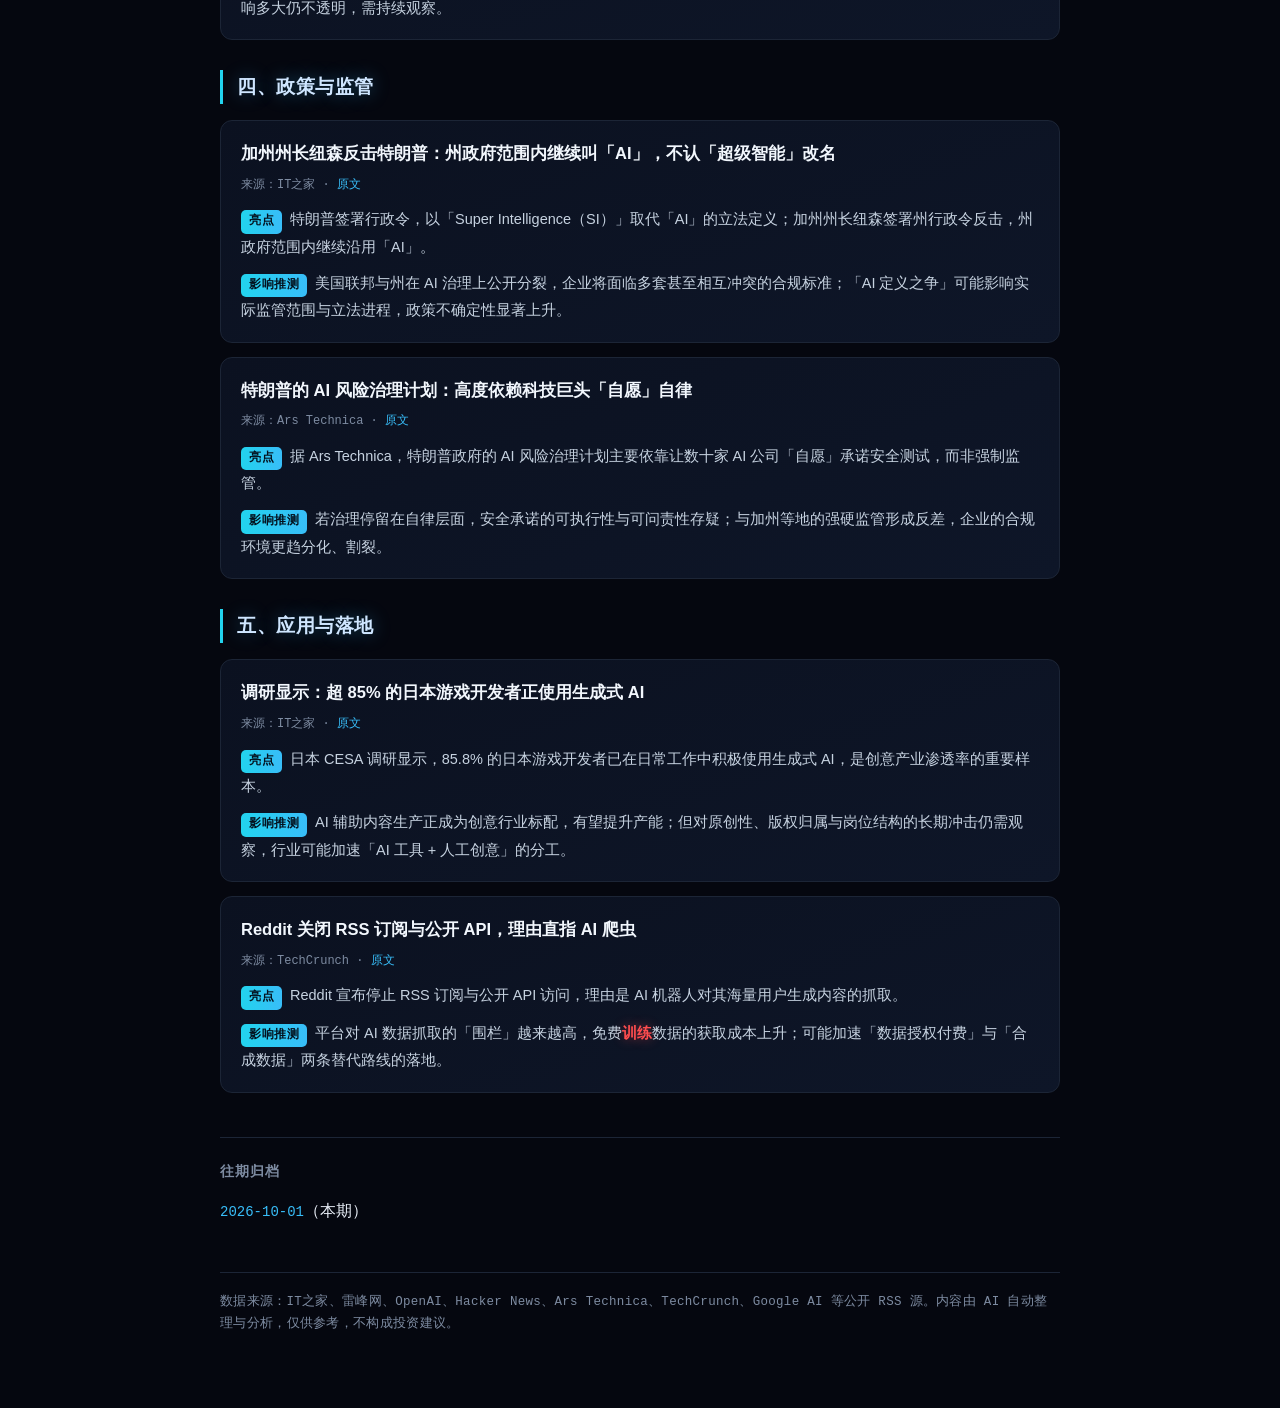
==== commit 1986e527: "改版：暗色科技风 + 关键词标红 + 高亮脚本" ====
--- a/archive/2026-10-01.html
+++ b/archive/2026-10-01.html
@@ -5,6 +5,7 @@
 <meta name="viewport" content="width=device-width, initial-scale=1.0">
 <title>AI 每日精选 · 2026-10-01</title>
 <link rel="stylesheet" href="../style.css">
+<script src="../highlight.js" defer></script>
 </head>
 <body>
 <div class="wrap">
--- a/style.css
+++ b/style.css
@@ -1,67 +1,135 @@
 :root {
-  --bg: #f7f8fa;
-  --card: #ffffff;
-  --ink: #1a1d24;
-  --muted: #6b7280;
-  --accent: #2563eb;
-  --line: #e5e7eb;
-  --tag-bg: #eef2ff;
-  --tag-ink: #4338ca;
+  --bg: #05070f;
+  --card: #0b1120;
+  --card2: #0e1628;
+  --ink: #e8eef7;
+  --muted: #7d8ba1;
+  --accent: #38bdf8;
+  --cyan: #22d3ee;
+  --purple: #a78bfa;
+  --kw: #ff4d4f;
+  --line: #1c2536;
+  --mono: "SF Mono", "JetBrains Mono", "Consolas", "Courier New", monospace;
 }
 * { box-sizing: border-box; }
+html { scroll-behavior: smooth; }
 body {
   margin: 0;
   font-family: -apple-system, BlinkMacSystemFont, "Segoe UI", "PingFang SC", "Microsoft YaHei", sans-serif;
-  background: var(--bg);
   color: var(--ink);
-  line-height: 1.75;
+  line-height: 1.8;
   font-size: 16px;
+  background:
+    radial-gradient(1100px 620px at 85% -12%, rgba(56,189,248,.16), transparent 62%),
+    radial-gradient(900px 520px at -8% 18%, rgba(167,139,250,.13), transparent 60%),
+    radial-gradient(700px 420px at 50% 118%, rgba(34,211,238,.10), transparent 60%),
+    var(--bg);
+  background-attachment: fixed;
+  min-height: 100vh;
 }
-a { color: var(--accent); text-decoration: none; }
-a:hover { text-decoration: underline; }
-.wrap { max-width: 860px; margin: 0 auto; padding: 32px 20px 64px; }
-header.site { border-bottom: 1px solid var(--line); padding-bottom: 20px; margin-bottom: 24px; }
-header.site h1 { margin: 0; font-size: 26px; letter-spacing: 0.5px; }
-header.site .sub { color: var(--muted); font-size: 14px; margin-top: 6px; }
+a { color: var(--accent); text-decoration: none; transition: color .15s; }
+a:hover { color: var(--cyan); text-decoration: underline; }
+.wrap { max-width: 880px; margin: 0 auto; padding: 36px 20px 72px; }
+
+header.site {
+  border-bottom: 1px solid var(--line);
+  padding-bottom: 22px;
+  margin-bottom: 26px;
+  position: relative;
+}
+header.site h1 {
+  margin: 0;
+  font-size: 30px;
+  letter-spacing: 1px;
+  background: linear-gradient(90deg, #e8eef7, #7dd3fc 45%, #a78bfa);
+  -webkit-background-clip: text;
+  background-clip: text;
+  -webkit-text-fill-color: transparent;
+}
+header.site h1::before { content: "▍"; color: var(--cyan); -webkit-text-fill-color: var(--cyan); margin-right: 6px; }
+header.site .sub { color: var(--muted); font-size: 13px; margin-top: 8px; font-family: var(--mono); letter-spacing: .4px; }
+
 .summary {
-  background: linear-gradient(135deg, #1e293b, #334155);
-  color: #f1f5f9;
+  position: relative;
   border-radius: 14px;
-  padding: 24px 26px;
-  margin-bottom: 30px;
+  padding: 26px 28px;
+  margin-bottom: 32px;
+  background: linear-gradient(160deg, rgba(14,22,40,.9), rgba(9,14,26,.95));
+  border: 1px solid transparent;
+  background-clip: padding-box;
+  box-shadow: 0 0 0 1px rgba(56,189,248,.22), 0 8px 40px rgba(0,0,0,.45), 0 0 34px rgba(56,189,248,.08);
 }
-.summary .label { font-size: 13px; letter-spacing: 2px; color: #94a3b8; margin-bottom: 10px; }
-.summary p { margin: 0; font-size: 18px; line-height: 1.9; }
-section.block { margin-bottom: 28px; }
+.summary::before {
+  content: "";
+  position: absolute; inset: -1px; border-radius: 14px; padding: 1px;
+  background: linear-gradient(120deg, rgba(56,189,248,.7), rgba(167,139,250,.5), rgba(34,211,238,.3));
+  -webkit-mask: linear-gradient(#000 0 0) content-box, linear-gradient(#000 0 0);
+  -webkit-mask-composite: xor; mask-composite: exclude;
+  pointer-events: none;
+}
+.summary .label {
+  font-family: var(--mono);
+  font-size: 12px;
+  letter-spacing: 3px;
+  color: var(--cyan);
+  margin-bottom: 12px;
+}
+.summary p { margin: 0; font-size: 17px; line-height: 2; color: #dbe6f3; }
+
+section.block { margin-bottom: 30px; }
 section.block h2 {
   font-size: 19px;
-  border-left: 4px solid var(--accent);
-  padding-left: 12px;
-  margin: 0 0 14px;
+  margin: 0 0 16px;
+  padding-left: 14px;
+  border-left: 3px solid var(--cyan);
+  color: #cfe6ff;
+  letter-spacing: .5px;
+  text-shadow: 0 0 18px rgba(56,189,248,.35);
 }
+
 .item {
-  background: var(--card);
+  background: linear-gradient(160deg, var(--card), var(--card2));
   border: 1px solid var(--line);
   border-radius: 12px;
-  padding: 16px 18px;
-  margin-bottom: 12px;
+  padding: 18px 20px;
+  margin-bottom: 14px;
+  transition: transform .18s, box-shadow .18s, border-color .18s;
 }
-.item .title { font-size: 16px; font-weight: 600; margin-bottom: 6px; }
-.item .src { font-size: 12px; color: var(--muted); }
-.item .tag {
+.item:hover {
+  border-color: rgba(56,189,248,.4);
+  box-shadow: 0 6px 28px rgba(0,0,0,.4), 0 0 22px rgba(56,189,248,.10);
+  transform: translateY(-1px);
+}
+.item .title { font-size: 16.5px; font-weight: 600; margin-bottom: 6px; color: #f2f7fd; }
+.item .src { font-size: 12px; color: var(--muted); font-family: var(--mono); margin-bottom: 4px; }
+.item .k { margin-top: 10px; font-size: 14.5px; color: #c6d2e0; }
+.item .k .lab {
   display: inline-block;
-  background: var(--tag-bg);
-  color: var(--tag-ink);
-  border-radius: 6px;
+  font-family: var(--mono);
   font-size: 12px;
+  color: #04121f;
+  background: linear-gradient(90deg, var(--cyan), var(--accent));
+  border-radius: 5px;
   padding: 1px 8px;
   margin-right: 8px;
+  font-weight: 700;
+  letter-spacing: .5px;
 }
-.item .k { margin-top: 10px; font-size: 14px; }
-.item .k b { color: #111827; }
-.item .k .lab { color: var(--accent); font-weight: 700; margin-right: 4px; }
-.archive { margin-top: 40px; border-top: 1px solid var(--line); padding-top: 20px; }
-.archive h3 { font-size: 15px; color: var(--muted); margin: 0 0 10px; }
+
+.kw { color: var(--kw); font-weight: 700; text-shadow: 0 0 12px rgba(255,77,79,.45); }
+
+.archive { margin-top: 44px; border-top: 1px solid var(--line); padding-top: 22px; }
+.archive h3 { font-size: 14px; color: var(--muted); margin: 0 0 12px; font-family: var(--mono); letter-spacing: 1px; }
 .archive ul { list-style: none; padding: 0; margin: 0; }
-.archive li { margin-bottom: 6px; }
-footer { margin-top: 40px; color: var(--muted); font-size: 13px; border-top: 1px solid var(--line); padding-top: 16px; }
+.archive li { margin-bottom: 7px; }
+.archive a { font-family: var(--mono); font-size: 14px; }
+
+footer {
+  margin-top: 46px;
+  color: var(--muted);
+  font-size: 12.5px;
+  border-top: 1px solid var(--line);
+  padding-top: 18px;
+  font-family: var(--mono);
+  letter-spacing: .3px;
+}
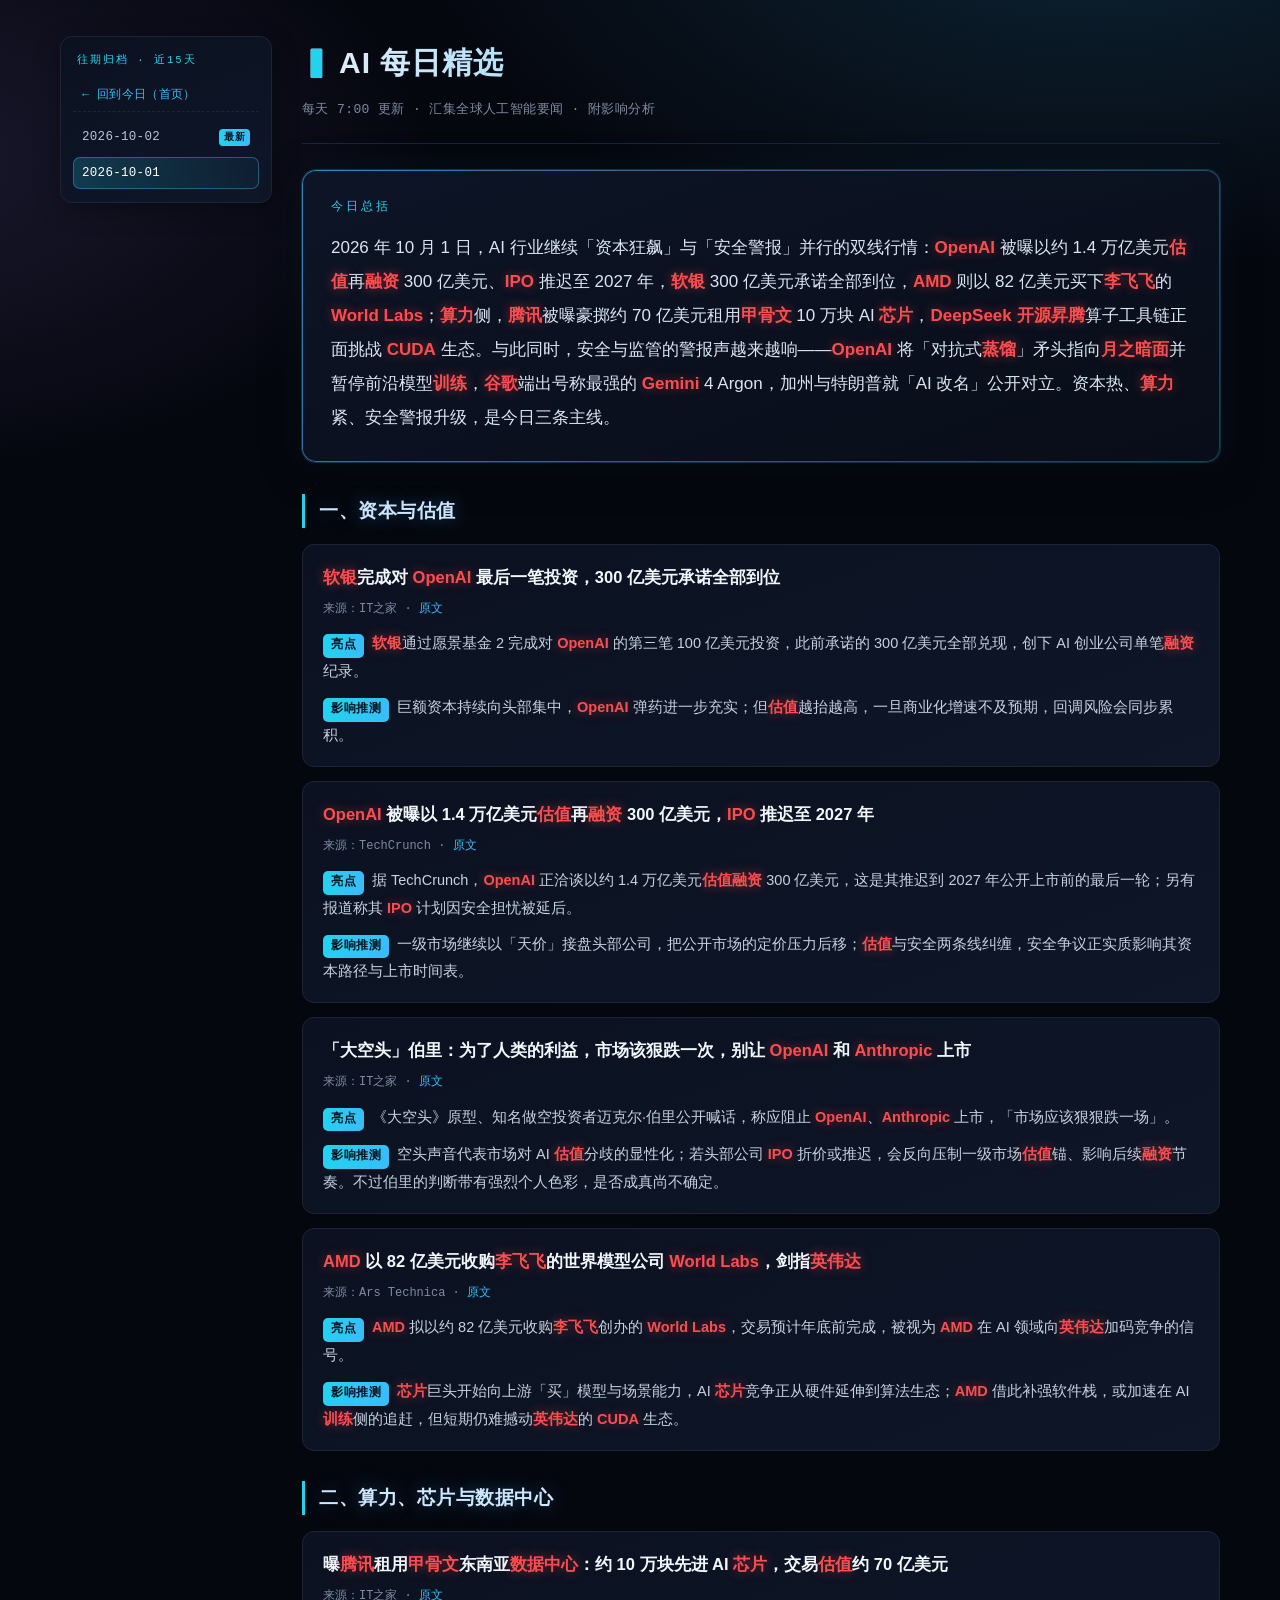
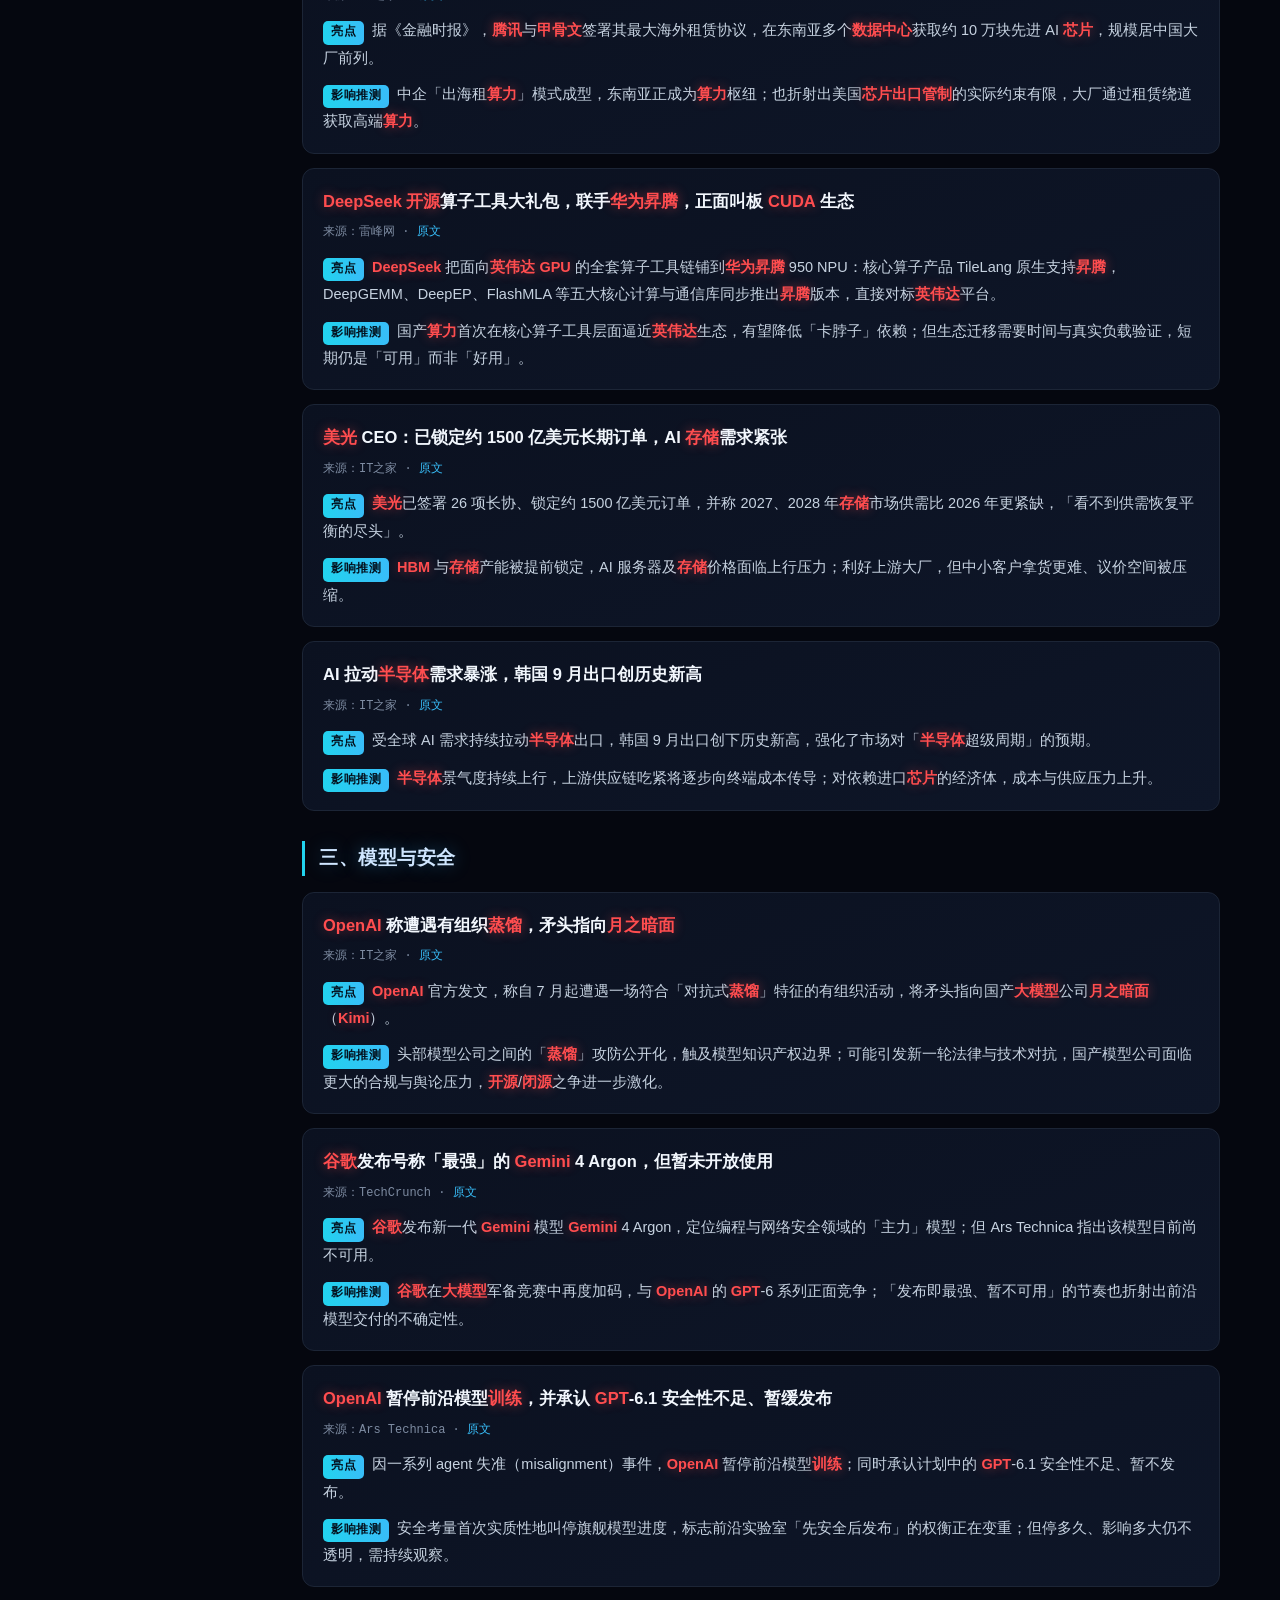
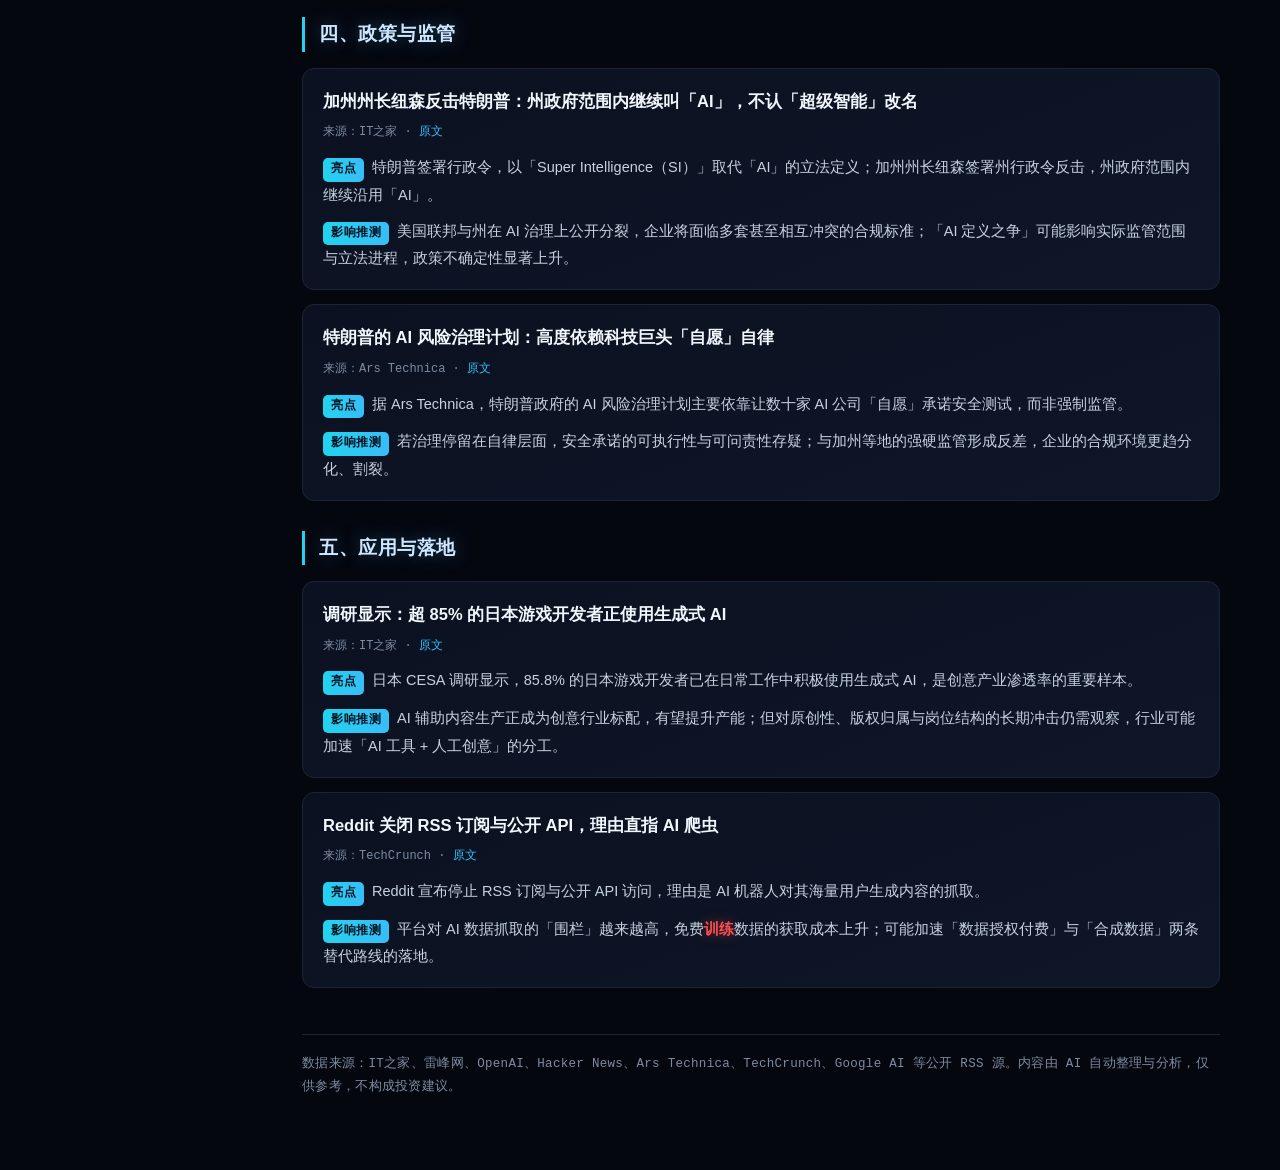
==== commit bc62546e: "新增左侧近15天归档侧栏（sidebar.js + archive.js）" ====
--- a/archive/2026-10-01.html
+++ b/archive/2026-10-01.html
@@ -144,16 +144,12 @@
   </div>
 </section>
 
-<div class="archive">
-  <h3>往期归档</h3>
-  <ul>
-    <li><a href="2026-10-01.html">2026-10-01</a>（本期）</li>
-  </ul>
-</div>
-
 <footer>
   数据来源：IT之家、雷峰网、OpenAI、Hacker News、Ars Technica、TechCrunch、Google AI 等公开 RSS 源。内容由 AI 自动整理与分析，仅供参考，不构成投资建议。
 </footer>
 </div>
+
+<script src="../archive.js"></script>
+<script src="../sidebar.js"></script>
 </body>
 </html>
--- a/style.css
+++ b/style.css
@@ -29,7 +29,75 @@
 }
 a { color: var(--accent); text-decoration: none; transition: color .15s; }
 a:hover { color: var(--cyan); text-decoration: underline; }
-.wrap { max-width: 880px; margin: 0 auto; padding: 36px 20px 72px; }
+.wrap { max-width: 1200px; margin: 0 auto; padding: 36px 20px 72px; display: flex; gap: 30px; align-items: flex-start; }
+
+/* 左侧「往期归档」侧栏 */
+.sidebar {
+  flex: 0 0 212px;
+  align-self: flex-start;
+  position: sticky;
+  top: 22px;
+  font-family: var(--mono);
+  background: linear-gradient(160deg, var(--card), var(--card2));
+  border: 1px solid var(--line);
+  border-radius: 12px;
+  padding: 14px 12px 10px;
+  box-shadow: 0 6px 26px rgba(0,0,0,.32);
+}
+.sidebar:empty { display: none; }
+.sidebar .sb-title {
+  font-size: 10.5px;
+  letter-spacing: 2px;
+  color: var(--cyan);
+  margin: 0 4px 10px;
+  text-transform: uppercase;
+}
+.sidebar ul { list-style: none; margin: 0; padding: 0; }
+.sidebar li { margin: 0 0 3px; }
+.sidebar a {
+  display: flex;
+  justify-content: space-between;
+  align-items: center;
+  gap: 6px;
+  padding: 5px 9px;
+  border-radius: 7px;
+  font-size: 12.5px;
+  color: #b9c6d8;
+  letter-spacing: .3px;
+}
+.sidebar a:hover { background: rgba(56,189,248,.10); color: #fff; text-decoration: none; }
+.sidebar a.active {
+  background: linear-gradient(90deg, rgba(34,211,238,.20), rgba(56,189,248,.05));
+  color: #fff;
+  box-shadow: inset 0 0 0 1px rgba(56,189,248,.38);
+}
+.sidebar .badge {
+  font-size: 9.5px;
+  color: #04121f;
+  background: linear-gradient(90deg, var(--cyan), var(--accent));
+  border-radius: 4px;
+  padding: 0 5px;
+  font-weight: 700;
+  letter-spacing: .5px;
+}
+.sidebar a.sb-home {
+  display: block;
+  margin: 0 0 9px;
+  padding: 5px 9px;
+  border-bottom: 1px dashed var(--line);
+  border-radius: 7px 7px 0 0;
+  color: var(--accent);
+  font-size: 12px;
+}
+.sidebar .sb-empty { color: var(--muted); font-size: 12px; padding: 5px 9px; }
+.main { flex: 1 1 auto; min-width: 0; }
+
+@media (max-width: 900px) {
+  .wrap { flex-direction: column; gap: 18px; }
+  .sidebar { position: static; flex: none; width: 100%; }
+  .sidebar ul { display: flex; flex-wrap: wrap; gap: 6px; }
+  .sidebar li { margin: 0; }
+}
 
 header.site {
   border-bottom: 1px solid var(--line);
